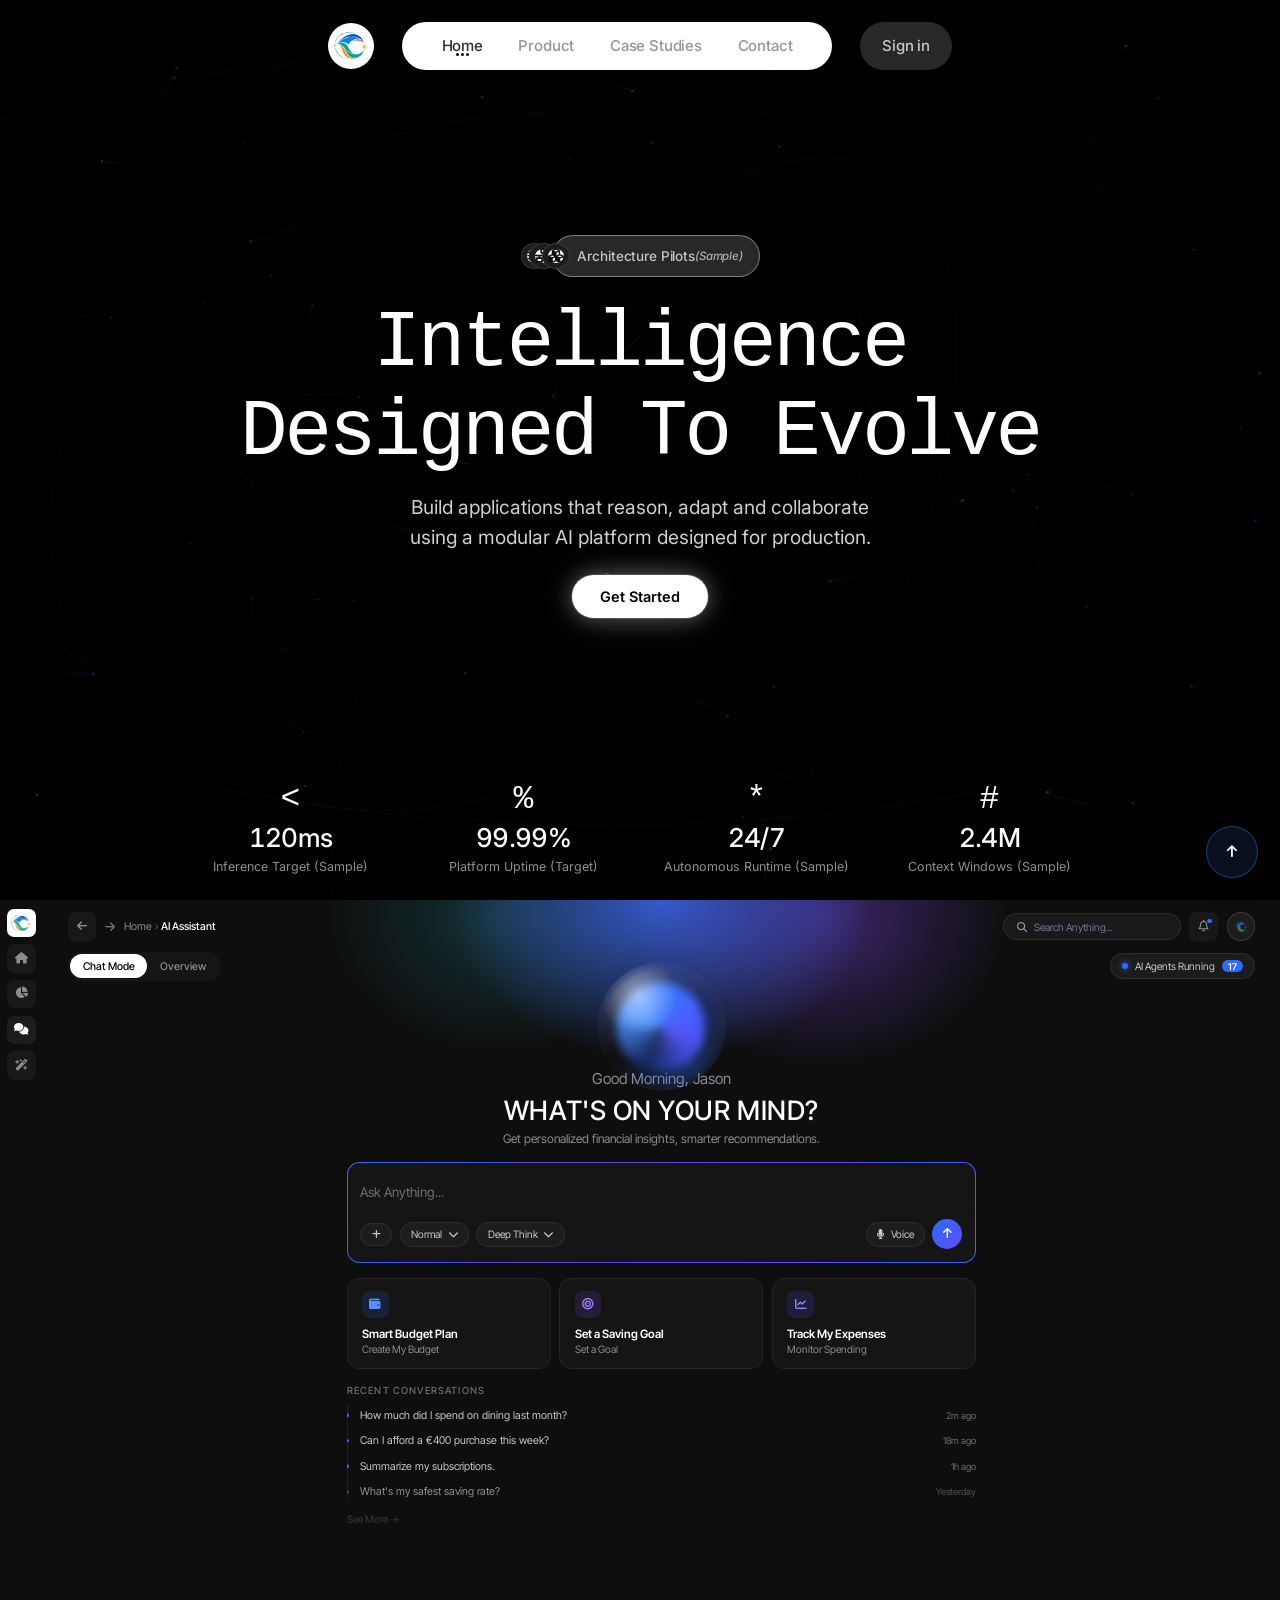
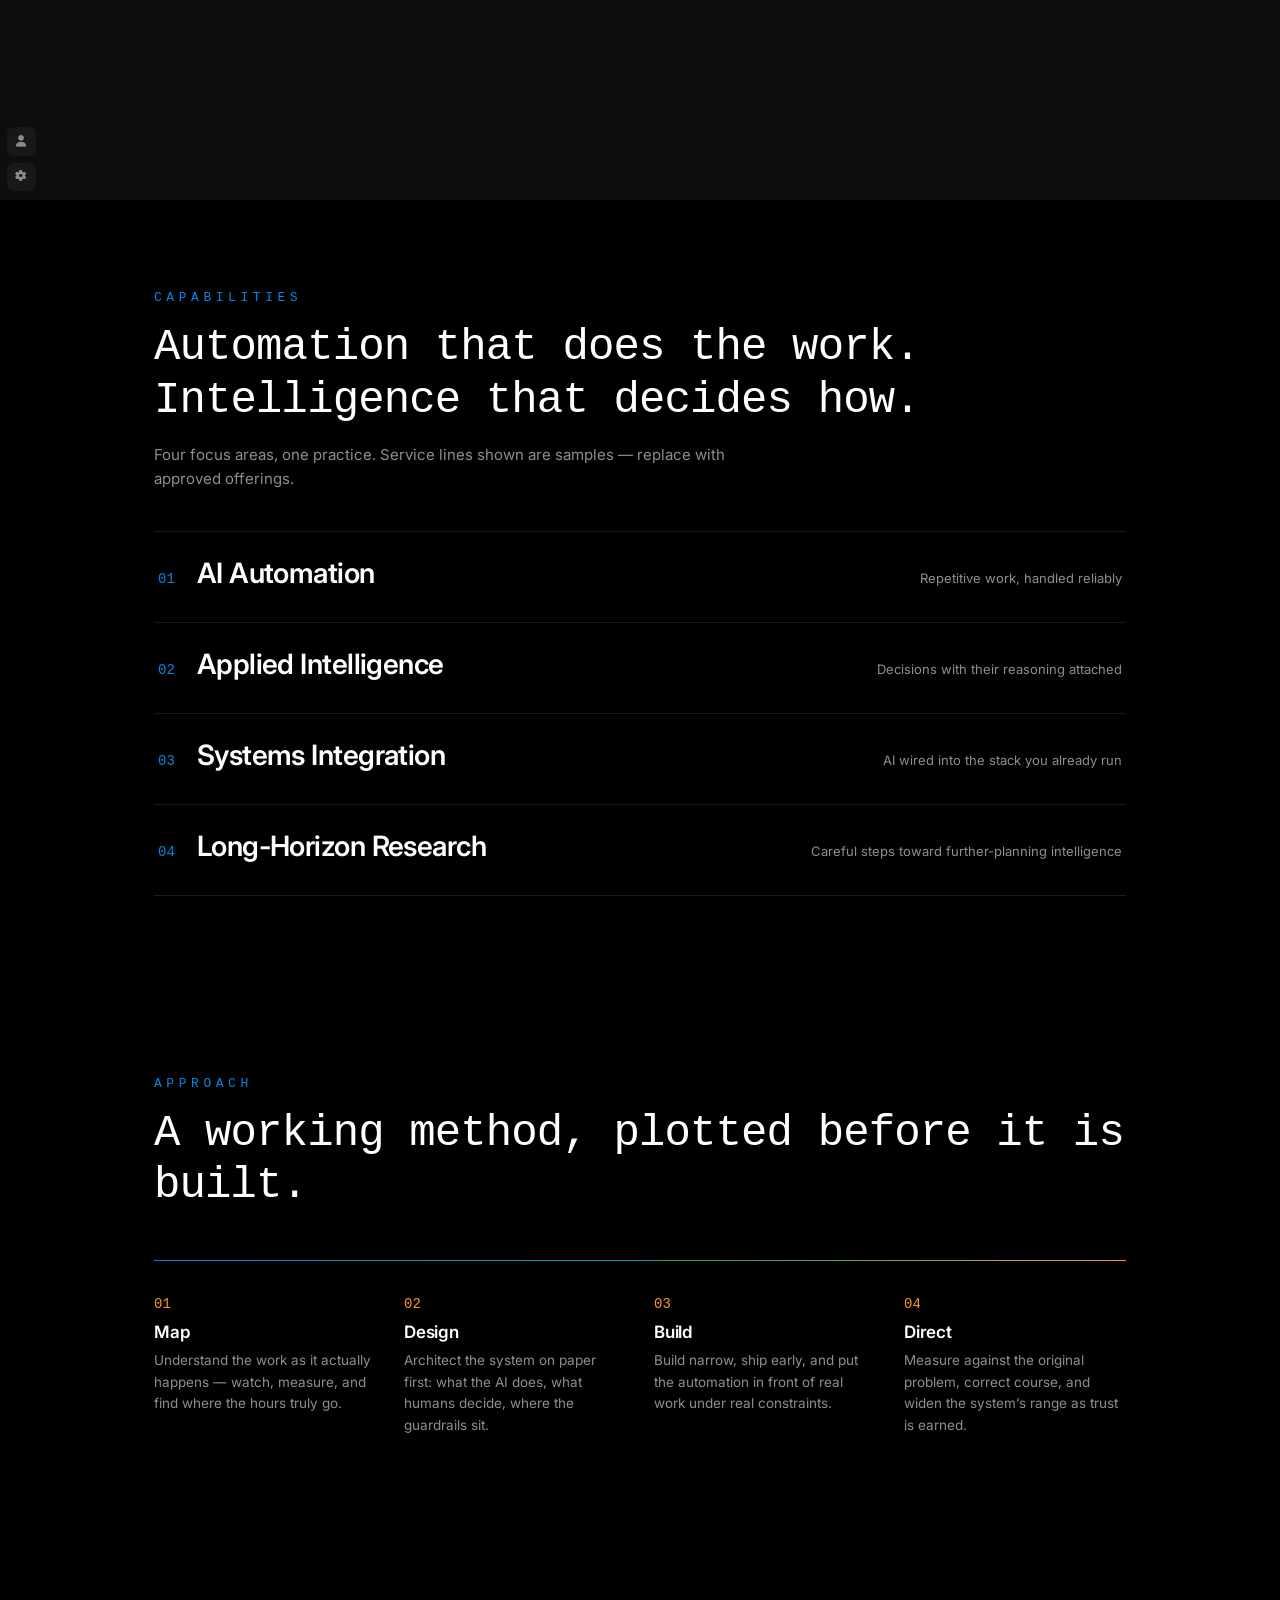
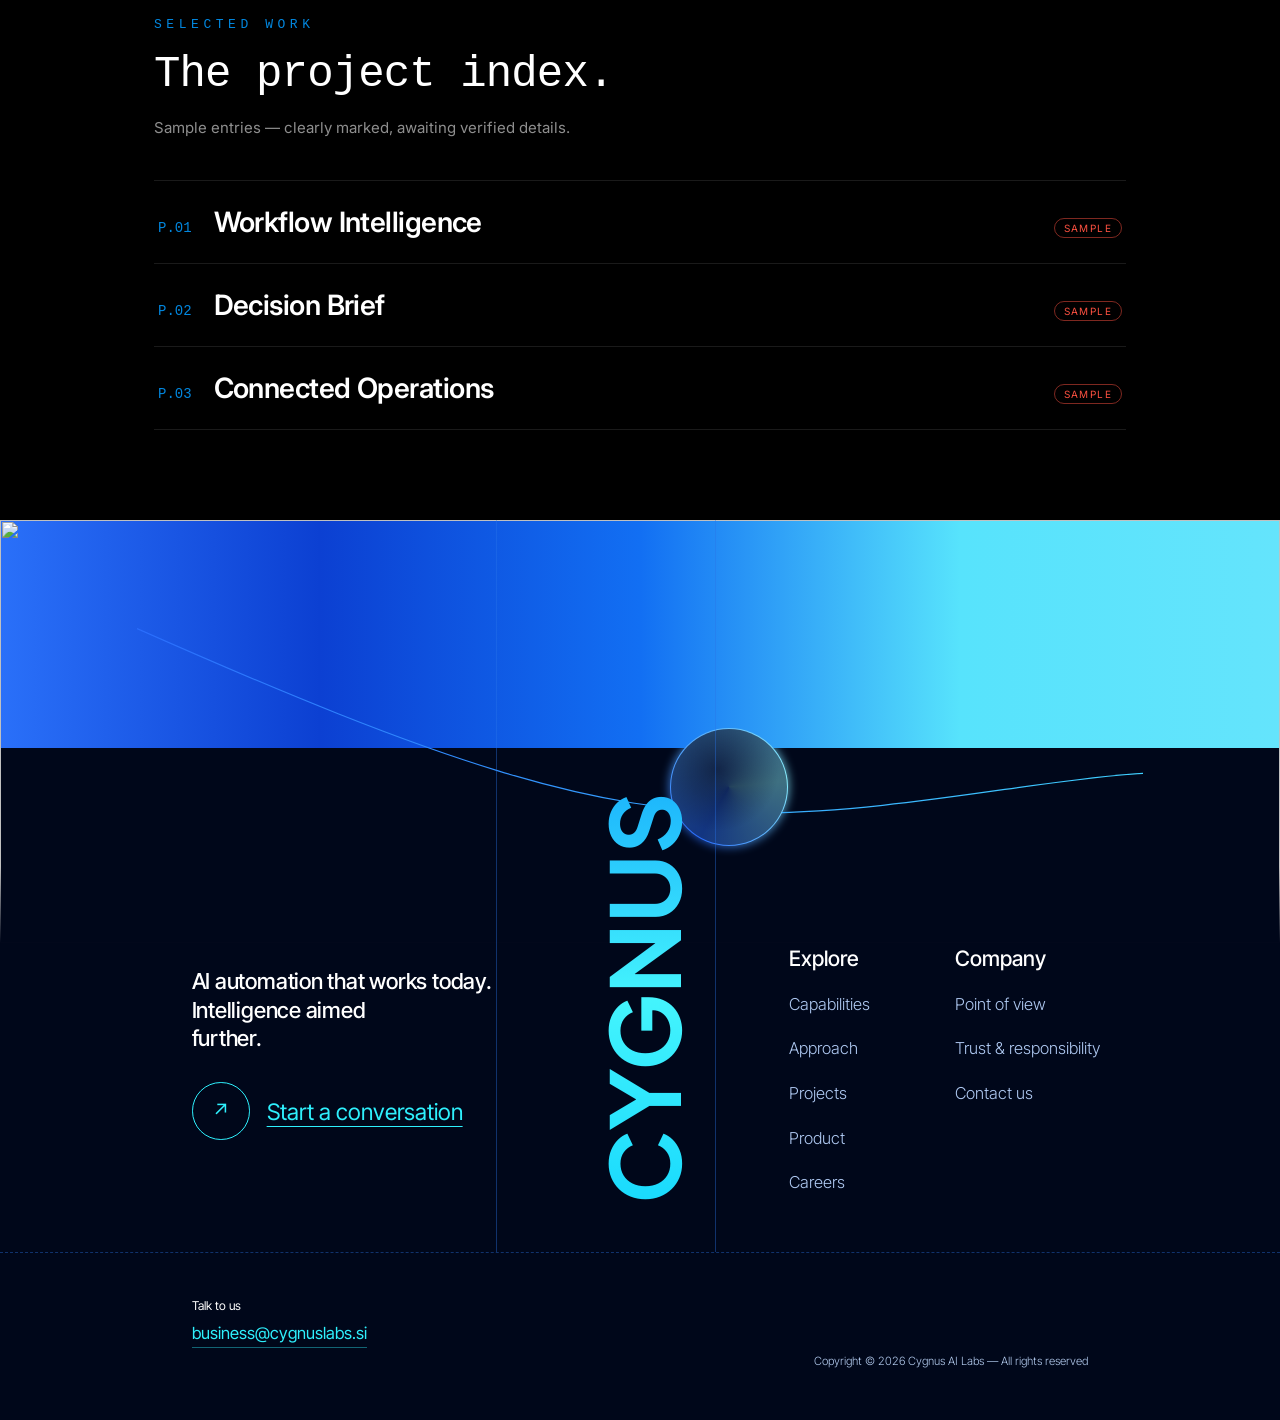
==== frontend/public/landing/index.html @ 7c0ab5c7 "Initialize repository with Cygnus AI Labs audit fixes and clean build" ====
<!DOCTYPE html>
<html lang="en">
<head>
<meta charset="UTF-8" />
<meta name="viewport" content="width=device-width, initial-scale=1.0" />
<title>Intelligence Designed To Evolve</title>
<link rel="icon" type="image/png" href="../favicon.png" />
<link rel="preconnect" href="https://fonts.googleapis.com" />
<link rel="preconnect" href="https://fonts.gstatic.com" crossorigin />
<link href="https://fonts.googleapis.com/css2?family=Inter:wght@400;500;600&family=Inter+Tight:wght@400;500;600&family=Plus+Jakarta+Sans:wght@700&display=swap" rel="stylesheet" />
<link href="https://db.onlinewebfonts.com/c/8cb707a9b8a73f8a7403336b861c3074?family=BubbledotICG-FinePos" rel="stylesheet" />
<link rel="stylesheet" href="https://cdnjs.cloudflare.com/ajax/libs/font-awesome/6.5.2/css/all.min.css" integrity="sha512-SnH5WK+bZxgPHs44uWIX+LLJAJ9/2PkPKZ5QiAj6Ta86w+fsb2TkcmfRyVX3pBnMFcV7oQPJkl9QevSCWr3W6A==" crossorigin="anonymous" referrerpolicy="no-referrer" />
<link rel="stylesheet" href="https://cdn.jsdelivr.net/npm/@fontsource/inter-display@5/300.css" />
<link rel="stylesheet" href="https://cdn.jsdelivr.net/npm/@fontsource/inter-display@5/400.css" />
<link rel="stylesheet" href="https://cdn.jsdelivr.net/npm/@fontsource/inter-display@5/500.css" />
<link rel="stylesheet" href="style.css" />
</head>
<body>

<canvas class="fx fx-bg" aria-hidden="true"></canvas>

<!-- ═══════════ 1 · LANDING (single viewport, video background) ═══════════ -->
<section class="landing" id="top">
  <div class="bg">
    <video class="bg-video" autoplay muted loop playsinline>
      <source src="https://d8j0ntlcm91z4.cloudfront.net/user_38xzZboKViGWJOttwIXH07lWA1P/hf_20260809_012548_ef22562c-c0ae-4816-ad9d-f8922af4e6a7.mp4" type="video/mp4" />
    </video>
  </div>
  <canvas class="fx fx-hero" aria-hidden="true"></canvas>

  <div class="page">
    <header class="site-header">
      <a class="logo-btn" href="#top" aria-label="Cygnus AI Labs — home">
        <img src="assets/logo.webp" alt="" width="52" height="52" />
      </a>
      <nav class="nav-pill" aria-label="Primary">
        <a class="nav-link active" href="#top" aria-current="page">Home</a>
        <a class="nav-link" href="#assistant">Product</a>
        <a class="nav-link" href="#projects">Case Studies</a>
        <a class="nav-link" href="#footer-contact">Contact</a>
      </nav>
      <a class="sign-in" href="/">Sign in</a>
      <button class="burger" type="button" aria-expanded="false" aria-label="Open menu" aria-controls="mobileMenu" data-testid="landing-burger">
        <span></span><span></span><span></span>
      </button>
    </header>

    <main class="hero">
      <div class="trust-row anim" style="--d:0.05s">
        <span class="avatar a1"><span class="inner"><i class="fa-solid fa-microchip" aria-hidden="true"></i></span></span>
        <span class="avatar a2"><span class="inner"><i class="fa-solid fa-network-wired" aria-hidden="true"></i></span></span>
        <span class="avatar a3"><span class="inner"><i class="fa-solid fa-cubes" aria-hidden="true"></i></span></span>
        <span class="trust-pill">Architecture Pilots <em style="font-size:0.85em; opacity:0.85;">(Sample)</em></span>
      </div>

      <h1 class="headline" aria-label="Intelligence Designed To Evolve">
        <span class="line l1">Intelligence</span>
        <span class="line l2">Designed&nbsp;To&nbsp;Evolve</span>
      </h1>

      <p class="subhead anim" style="--d:0.28s">
        Build applications that reason, adapt and collaborate using a modular
        AI platform designed for production.
      </p>

      <a class="cta anim-pulse" style="--d:0.4s" href="#assistant" data-testid="landing-cta">Get Started</a>
    </main>

    <footer class="stats">
      <div class="stat anim" style="--d:0.5s">
        <span class="stat-icon" aria-hidden="true">&lt;</span>
        <span class="stat-value" data-target="120" data-decimals="0" data-suffix="ms">0ms</span>
        <span class="stat-label">Inference Target (Sample)</span>
      </div>
      <div class="stat anim" style="--d:0.58s">
        <span class="stat-icon" aria-hidden="true">%</span>
        <span class="stat-value" data-target="99.99" data-decimals="2" data-suffix="%">0%</span>
        <span class="stat-label">Platform Uptime (Target)</span>
      </div>
      <div class="stat anim" style="--d:0.66s">
        <span class="stat-icon" aria-hidden="true">*</span>
        <span class="stat-value" data-target="24" data-decimals="0" data-suffix="/7">0/7</span>
        <span class="stat-label">Autonomous Runtime (Sample)</span>
      </div>
      <div class="stat anim" style="--d:0.74s">
        <span class="stat-icon" aria-hidden="true">#</span>
        <span class="stat-value" data-target="2.4" data-decimals="1" data-suffix="M">0M</span>
        <span class="stat-label">Context Windows (Sample)</span>
      </div>
    </footer>
  </div>

  <div class="menu-overlay" hidden></div>
  <nav class="mobile-menu" id="mobileMenu" aria-label="Mobile" hidden>
    <a class="active" href="#top">Home</a>
    <a href="#assistant">Product</a>
    <a href="#projects">Case Studies</a>
    <a href="#footer-contact">Contact</a>
    <a class="menu-signin" href="/">Sign in</a>
  </nav>
</section>

<!-- ═══════════ 2 · AI ASSISTANT — Glass Iris dashboard ═══════════ -->
<section class="dash" id="assistant" data-mode="chat">
  <aside class="dash-rail" aria-label="App rail">
    <span class="tile logo-tile"><img src="assets/logo.webp" alt="" width="24" height="24" /></span>
    <button class="tile" type="button" aria-label="Home"><i class="fa-solid fa-house" aria-hidden="true"></i></button>
    <button class="tile" type="button" aria-label="Analytics"><i class="fa-solid fa-chart-pie" aria-hidden="true"></i></button>
    <button class="tile on" type="button" aria-label="Chats"><i class="fa-solid fa-comments" aria-hidden="true"></i></button>
    <button class="tile" type="button" aria-label="Automations"><i class="fa-solid fa-wand-magic-sparkles" aria-hidden="true"></i></button>
    <span class="rail-bottom">
      <button class="tile" type="button" aria-label="Account"><i class="fa-solid fa-user" aria-hidden="true"></i></button>
      <button class="tile" type="button" aria-label="Settings"><i class="fa-solid fa-gear" aria-hidden="true"></i></button>
    </span>
  </aside>

  <div class="dash-main">
    <div class="dash-topbar">
      <button class="tile back-tile" type="button" aria-label="Back" data-testid="dash-back"><i class="fa-solid fa-arrow-left" aria-hidden="true"></i></button>
      <button class="fwd" type="button" aria-label="Forward"><i class="fa-solid fa-arrow-right" aria-hidden="true"></i></button>
      <p class="crumbs"><a href="/">Home</a> <span>›</span> <strong>AI Assistant</strong></p>
      <div class="top-right">
        <label class="search">
          <i class="fa-solid fa-magnifying-glass" aria-hidden="true"></i>
          <input type="search" placeholder="Search Anything..." aria-label="Search conversations" data-testid="dash-search" />
        </label>
        <button class="tile bell" type="button" aria-label="Notifications" aria-expanded="false" data-testid="dash-bell">
          <i class="fa-regular fa-bell" aria-hidden="true"></i><span class="bell-dot" aria-hidden="true"></span>
        </button>
        <button class="avatar" type="button" aria-label="Account menu" aria-expanded="false"><img src="assets/logo.webp" alt="" width="24" height="24" /></button>
      </div>
    </div>
    <div class="bell-menu" hidden>No new notifications — you're all caught up.</div>
    <div class="avatar-menu" hidden><a href="/">Back to site</a></div>

    <div class="dash-subbar">
      <div class="seg" role="group" aria-label="Mode">
        <button type="button" class="on" data-mode="chat" aria-pressed="true">Chat Mode</button>
        <button type="button" data-mode="overview" aria-pressed="false">Overview</button>
      </div>
      <span class="status"><span class="dot" aria-hidden="true"></span>AI Agents Running <span class="badge">17</span></span>
    </div>

    <div class="dash-glow" aria-hidden="true"></div>

    <div class="dash-hero">
      <div class="orb-wrap" aria-hidden="true">
        <div class="orb-plate">
          <div class="orb-core"></div>
          <div class="orb-glass"></div>
        </div>
        <!-- Optional motion layer: drop a muted looping orb video here with class="orb-video";
             it fades in on loadeddata via main.js. Reduced-motion users keep the still plate. -->
      </div>

      <p class="dash-greeting">Good Morning, Jason</p>
      <h2 class="dash-headline" aria-label="What's on your mind?">
        <span class="wm"><span>WHAT'S</span></span>
        <span class="wm"><span>ON</span></span>
        <span class="wm"><span>YOUR</span></span>
        <span class="wm"><span>MIND?</span></span>
      </h2>
      <p class="dash-subline">Get personalized financial insights, smarter recommendations.</p>

      <form class="composer" data-testid="dash-composer">
        <div class="composer-inner">
          <input type="text" placeholder="Ask Anything..." aria-label="Ask Anything" data-testid="dash-input" />
          <div class="composer-row">
            <button class="chip" type="button" aria-label="Add context"><i class="fa-solid fa-plus" aria-hidden="true"></i></button>
            <span class="chip-wrap">
              <button class="chip" type="button" aria-expanded="false" data-chip="mode">Normal <i class="fa-solid fa-chevron-down" aria-hidden="true"></i></button>
              <span class="chip-menu" hidden>
                <button type="button" data-value="Normal">Normal</button>
                <button type="button" data-value="Fast">Fast</button>
              </span>
            </span>
            <span class="chip-wrap">
              <button class="chip" type="button" aria-expanded="false" data-chip="think">Deep Think <i class="fa-solid fa-chevron-down" aria-hidden="true"></i></button>
              <span class="chip-menu" hidden>
                <button type="button" data-value="Deep Think">Deep Think</button>
                <button type="button" data-value="Quick">Quick</button>
              </span>
            </span>
            <button class="chip voice" type="button" aria-label="Voice input" data-testid="dash-voice"><i class="fa-solid fa-microphone" aria-hidden="true"></i> Voice</button>
            <button class="send" type="submit" aria-label="Send" data-testid="dash-send"><i class="fa-solid fa-arrow-up" aria-hidden="true"></i></button>
          </div>
        </div>
      </form>

      <div class="dash-cards">
        <button class="card" type="button" data-prompt="Create a smart budget plan for this month">
          <span class="card-icon ci-blue"><i class="fa-solid fa-wallet" aria-hidden="true"></i></span>
          <h4>Smart Budget Plan</h4><p>Create My Budget</p>
        </button>
        <button class="card" type="button" data-prompt="Help me set a realistic saving goal">
          <span class="card-icon ci-violet"><i class="fa-solid fa-bullseye" aria-hidden="true"></i></span>
          <h4>Set a Saving Goal</h4><p>Set a Goal</p>
        </button>
        <button class="card" type="button" data-prompt="Track and categorize my recent expenses">
          <span class="card-icon ci-indigo"><i class="fa-solid fa-chart-line" aria-hidden="true"></i></span>
          <h4>Track My Expenses</h4><p>Monitor Spending</p>
        </button>
      </div>

      <div class="dash-history" data-testid="dash-history">
        <h5>Recent Conversations</h5>
        <div class="hist-list">
          <div class="hist-item"><span>How much did I spend on dining last month?</span><span class="hist-time">2m ago</span></div>
          <div class="hist-item"><span>Can I afford a €400 purchase this week?</span><span class="hist-time">18m ago</span></div>
          <div class="hist-item"><span>Summarize my subscriptions.</span><span class="hist-time">1h ago</span></div>
          <div class="hist-item"><span>What's my safest saving rate?</span><span class="hist-time">Yesterday</span></div>
          <div class="hist-item extra" hidden><span>Project my balance in 6 months.</span><span class="hist-time">Monday</span></div>
          <div class="hist-item extra" hidden><span>Find unused recurring charges.</span><span class="hist-time">Monday</span></div>
        </div>
        <button class="see-more" type="button" data-testid="dash-seemore">See More →</button>
      </div>
    </div>

    <div class="dash-overview" aria-label="Platform overview">
      <div class="ov-tile"><strong>120ms</strong><span>Inference Time</span></div>
      <div class="ov-tile"><strong>99.99%</strong><span>Platform Uptime</span></div>
      <div class="ov-tile"><strong>24/7</strong><span>Autonomous Runtime</span></div>
      <div class="ov-tile"><strong>2.4M</strong><span>Context Windows</span></div>
    </div>
  </div>
</section>

<!-- ═══════════ 3 · CAPABILITIES ═══════════ -->
<section class="cx" id="capabilities">
  <p class="cx-kicker rv" style="--rd:0s">Capabilities</p>
  <h2 class="cx-title rv" style="--rd:0.08s">Automation that does the work.<br />Intelligence that decides how.</h2>
  <p class="cx-sub rv" style="--rd:0.16s">Four focus areas, one practice. Service lines shown are samples — replace with approved offerings.</p>

  <div class="cap-list rv" style="--rd:0.24s">
    <button class="cap-row" type="button" aria-expanded="false">
      <span class="cap-num">01</span>
      <span class="cap-name">AI Automation</span>
      <span class="cap-tag">Repetitive work, handled reliably</span>
      <span class="cap-detail">Sample service lines: workflow automation, document processing, monitoring &amp; alerting.</span>
    </button>
    <button class="cap-row" type="button" aria-expanded="false">
      <span class="cap-num">02</span>
      <span class="cap-name">Applied Intelligence</span>
      <span class="cap-tag">Decisions with their reasoning attached</span>
      <span class="cap-detail">Sample service lines: decision briefs, analyst copilots, auditable recommendations.</span>
    </button>
    <button class="cap-row" type="button" aria-expanded="false">
      <span class="cap-num">03</span>
      <span class="cap-name">Systems Integration</span>
      <span class="cap-tag">AI wired into the stack you already run</span>
      <span class="cap-detail">Sample service lines: tool &amp; data connection, workflow wiring, production hardening.</span>
    </button>
    <button class="cap-row" type="button" aria-expanded="false">
      <span class="cap-num">04</span>
      <span class="cap-name">Long-Horizon Research</span>
      <span class="cap-tag">Careful steps toward further-planning intelligence</span>
      <span class="cap-detail">Sample focus areas: long-horizon planning, evaluations, oversight mechanisms.</span>
    </button>
  </div>
</section>

<!-- ═══════════ 4 · APPROACH ═══════════ -->
<section class="cx" id="approach">
  <p class="cx-kicker rv" style="--rd:0s">Approach</p>
  <h2 class="cx-title rv" style="--rd:0.08s">A working method, plotted before it is built.</h2>

  <div class="steps rv" style="--rd:0.16s">
    <span class="steps-line" aria-hidden="true"></span>
    <div class="step">
      <span class="step-num">01</span>
      <h3>Map</h3>
      <p>Understand the work as it actually happens — watch, measure, and find where the hours truly go.</p>
    </div>
    <div class="step">
      <span class="step-num">02</span>
      <h3>Design</h3>
      <p>Architect the system on paper first: what the AI does, what humans decide, where the guardrails sit.</p>
    </div>
    <div class="step">
      <span class="step-num">03</span>
      <h3>Build</h3>
      <p>Build narrow, ship early, and put the automation in front of real work under real constraints.</p>
    </div>
    <div class="step">
      <span class="step-num">04</span>
      <h3>Direct</h3>
      <p>Measure against the original problem, correct course, and widen the system&rsquo;s range as trust is earned.</p>
    </div>
  </div>
</section>

<!-- ═══════════ 5 · PROJECTS (sample index) ═══════════ -->
<section class="cx" id="projects">
  <p class="cx-kicker rv" style="--rd:0s">Selected work</p>
  <h2 class="cx-title rv" style="--rd:0.08s">The project index.</h2>
  <p class="cx-sub rv" style="--rd:0.16s">Sample entries — clearly marked, awaiting verified details.</p>

  <div class="proj-list rv" style="--rd:0.24s">
    <div class="proj">
      <button class="proj-row" type="button" aria-expanded="false">
        <span class="cap-num">P.01</span>
        <span class="cap-name">Workflow Intelligence</span>
        <span class="chip-sample">Sample</span>
      </button>
      <div class="proj-detail" hidden>
        <dl class="proj-dl">
          <dt>Category</dt><dd>AI automation</dd>
          <dt>Client</dt><dd>Internal pilot program (sample)</dd>
          <dt>Challenge</dt><dd>Repeated manual handoffs can make everyday workflows harder to manage.</dd>
          <dt>Contribution</dt><dd>Map a workflow, identify useful automation opportunities, and design AI-assisted routing with human review for exceptions.</dd>
          <dt>Outcome</dt><dd>Sample: weekly reporting handoffs dropped from ~6 hours to ~40 minutes in the pilot workflow.</dd>
          <dt>Tools</dt><dd>Python, LangGraph, Postgres, internal APIs (sample stack)</dd>
        </dl>
      </div>
    </div>
    <div class="proj">
      <button class="proj-row" type="button" aria-expanded="false">
        <span class="cap-num">P.02</span>
        <span class="cap-name">Decision Brief</span>
        <span class="chip-sample">Sample</span>
      </button>
      <div class="proj-detail" hidden>
        <dl class="proj-dl">
          <dt>Category</dt><dd>Decision intelligence</dd>
          <dt>Client</dt><dd>Internal pilot program (sample)</dd>
          <dt>Challenge</dt><dd>Relevant information may be spread across multiple sources, making it difficult to form a clear view.</dd>
          <dt>Contribution</dt><dd>Design a human-reviewed intelligence interface that brings relevant information together to support decisions.</dd>
          <dt>Outcome</dt><dd>Sample: analysts assembled a complete decision brief in about an hour instead of a full day.</dd>
          <dt>Tools</dt><dd>React, FastAPI, pgvector, Claude API (sample stack)</dd>
        </dl>
      </div>
    </div>
    <div class="proj">
      <button class="proj-row" type="button" aria-expanded="false">
        <span class="cap-num">P.03</span>
        <span class="cap-name">Connected Operations</span>
        <span class="chip-sample">Sample</span>
      </button>
      <div class="proj-detail" hidden>
        <dl class="proj-dl">
          <dt>Category</dt><dd>Integration</dd>
          <dt>Client</dt><dd>Internal pilot program (sample)</dd>
          <dt>Challenge</dt><dd>Separate tools can make it difficult to move information through a process consistently.</dd>
          <dt>Contribution</dt><dd>Explore an integration approach that connects existing tools and adds automation where appropriate.</dd>
          <dt>Outcome</dt><dd>Sample: order data moved between three systems with zero manual re-entry during the pilot.</dd>
          <dt>Tools</dt><dd>Node.js, webhooks, message queues, ERP APIs (sample stack)</dd>
        </dl>
      </div>
    </div>
  </div>
</section>

<!-- ═══════════ 6 · FOOTER — Cygnus "Cobalt Flare" ═══════════ -->
<footer class="vx-footer" id="footer-contact">
  <div class="vx-stage">
    <div class="vx-sky" aria-hidden="true"></div>
    <div class="vx-glow" aria-hidden="true">
      <img class="vx-plate" src="https://d2ol7oe51mr4n9.cloudfront.net/user_38xzZboKViGWJOttwIXH07lWA1P/4a917d4c-123f-4b68-8125-b201961b7791.jpg" alt="" />
      <video class="vx-video" autoplay muted loop playsinline preload="auto">
        <source src="https://d2ol7oe51mr4n9.cloudfront.net/user_38xzZboKViGWJOttwIXH07lWA1P/a8f60da5-538f-403a-a812-6be0f098e319.mp4" type="video/mp4" />
      </video>
    </div>

    <svg class="vx-arc" viewBox="0 0 1326 1186" preserveAspectRatio="none" aria-hidden="true">
      <defs>
        <linearGradient id="arcg" x1="0" y1="0" x2="1" y2="0">
          <stop offset="0" stop-color="#2A6DFC" />
          <stop offset="1" stop-color="#3FD0FF" />
        </linearGradient>
      </defs>
      <path d="M 0 143 C 400 320, 600 386, 816 386 C 1000 386, 1200 340, 1326 334" fill="none" stroke="url(#arcg)" stroke-width="1.6" />
    </svg>

    <div class="vx-ring" aria-hidden="true"></div>
    <p class="vx-word" aria-hidden="true">CYGNUS</p>
    <div class="vx-hair h1" aria-hidden="true"></div>
    <div class="vx-hair h2" aria-hidden="true"></div>

    <p class="vx-headline">AI automation that works today.<br />Intelligence aimed<br />further.</p>

    <a class="vx-cta" href="mailto:business@cygnuslabs.si?subject=Start%20a%20conversation" data-testid="vx-book-call">
      <span class="vx-cta-ring"><span class="vx-cta-arrow">↗</span></span>
      <span class="vx-cta-text">Start a conversation</span>
    </a>

    <nav class="vx-col vx-col-1" aria-label="Explore">
      <h6>Explore</h6>
      <a href="#capabilities">Capabilities</a>
      <a href="#approach">Approach</a>
      <a href="#projects">Projects</a>
      <a href="#assistant">Product</a>
      <a href="/careers">Careers</a>
    </nav>
    <nav class="vx-col vx-col-2" aria-label="Company">
      <h6>Company</h6>
      <a href="/#point-of-view">Point of view</a>
      <a href="/#trust">Trust &amp; responsibility</a>
      <a href="mailto:business@cygnuslabs.si">Contact us</a>
    </nav>

    <div class="vx-rule" aria-hidden="true"></div>
    <p class="vx-follow">Talk to us</p>
    <a class="vx-mail" href="mailto:business@cygnuslabs.si">business@cygnuslabs.si</a>
    <p class="vx-copy">Copyright © 2026 Cygnus AI Labs — All rights reserved</p>
  </div>
</footer>

<!-- Return-to-top floating control -->
<div class="rt" id="returnTop" data-testid="return-top-control">
  <div class="rt-options">
    <div class="rt-option rt-social" id="rtSocial" style="transition-delay: 0.12s">
      <span class="rt-label">Social</span>
      <span class="rt-social-links">
        <!-- PLACEHOLDER URLS — replace each href with the real Cygnus profile when available -->
        <a class="rt-soc is-ph" href="#" data-profile="linkedin" aria-label="LinkedIn — placeholder, add profile URL" title="LinkedIn — add profile URL"><i class="fa-brands fa-linkedin-in" aria-hidden="true"></i></a>
        <a class="rt-soc is-ph" href="#" data-profile="instagram" aria-label="Instagram — placeholder, add profile URL" title="Instagram — add profile URL"><i class="fa-brands fa-instagram" aria-hidden="true"></i></a>
        <a class="rt-soc is-ph" href="#" data-profile="x" aria-label="X / Twitter — placeholder, add profile URL" title="X / Twitter — add profile URL"><i class="fa-brands fa-x-twitter" aria-hidden="true"></i></a>
      </span>
      <button class="rt-btn" type="button" id="rtSocialBtn" aria-expanded="false" aria-label="Social links" data-testid="rt-social-toggle"><i class="fa-solid fa-at" aria-hidden="true"></i></button>
    </div>
    <div class="rt-option" style="transition-delay: 0.06s">
      <span class="rt-label">Cygnus Agent <em class="rt-ph">add link</em></span>
      <button class="rt-btn is-ph" type="button" aria-label="Cygnus Agent — placeholder, add destination" title="Cygnus Agent — add destination" data-testid="rt-agent"><i class="fa-solid fa-robot" aria-hidden="true"></i></button>
    </div>
    <div class="rt-option">
      <span class="rt-label">Experience Cygnus</span>
      <a class="rt-btn" href="/landing/index.html" aria-label="Experience Cygnus" data-testid="rt-experience"><i class="fa-solid fa-wand-magic-sparkles" aria-hidden="true"></i></a>
    </div>
  </div>
  <button class="rt-main" type="button" id="rtMain" aria-expanded="false" aria-haspopup="true" aria-label="Return to top — hover, focus or tap for more options" data-testid="return-top-button"><i class="fa-solid fa-arrow-up" aria-hidden="true"></i></button>
</div>

<script src="main.js"></script>
</body>
</html>
---- frontend/public/landing/style.css ----
/* ═══════════ Cygnus landing — static build ═══════════ */

* { margin: 0; padding: 0; box-sizing: border-box; }

:root {
  --bg: #000000;
  --text: #ffffff;
  --muted: #8e8e8e;
  --nav-text: #2e2e2e;
  --pill-dark: #28282a;
  --sign-in-text: #c8c8c8;
  --nav-shadow: 0 4px 14px rgba(0, 0, 0, 0.16);
  --trust-bg: #28282a;
  --trust-border: rgba(255, 255, 255, 0.4);
  --trust-text: #c4c2c3;
  --font-sans: "Inter", "Segoe UI", system-ui, sans-serif;
  --font-display: "BubbledotICG-FinePos", "Geist Pixel Circle", monospace;
}

@font-face {
  font-family: "Geist Pixel Circle";
  src: url("fonts/GeistPixel-Circle.woff2") format("woff2");
  font-weight: 400;
  font-display: swap;
}

html {
  -webkit-font-smoothing: antialiased;
  -moz-osx-font-smoothing: grayscale;
  scroll-behavior: smooth;
}

body {
  background: var(--bg);
  color: var(--text);
  font-family: var(--font-sans);
}

a { text-decoration: none; }
button { font-family: inherit; }

:focus-visible { outline: 2px solid #2ef0fd; outline-offset: 3px; border-radius: 4px; }

/* ═══════════ 1 · LANDING ═══════════ */

.landing {
  position: relative;
  height: 100vh;
  height: 100dvh;
  overflow: hidden;
  background: #000;
}

.bg { position: absolute; inset: 0; background: #000; overflow: hidden; }
.bg-video {
  position: absolute; inset: 0;
  width: 100%; height: 100%;
  object-fit: cover;
  pointer-events: none;
  z-index: 0;
}

.page {
  position: relative;
  z-index: 1;
  display: flex;
  flex-direction: column;
  align-items: center;
  height: 100vh;
  height: 100dvh;
  overflow: hidden;
  padding: clamp(16px, 2.4vh, 28px) clamp(14px, 3vw, 32px);
}

/* Header */
.site-header {
  position: relative;
  z-index: 1;
  flex-shrink: 0;
  display: flex;
  align-items: center;
  justify-content: center;
  gap: clamp(18px, 2.8vw, 28px);
  width: 100%;
  max-width: 720px;
  animation: slideDown 0.7s cubic-bezier(0.22, 1, 0.36, 1) both;
}

.logo-btn {
  width: clamp(40px, 4.4vw, 46px);
  height: clamp(40px, 4.4vw, 46px);
  border-radius: 50%;
  background: #fff;
  box-shadow: var(--nav-shadow);
  display: grid;
  place-items: center;
  flex-shrink: 0;
  transition: transform 0.3s ease;
}
.logo-btn:hover { transform: scale(1.04); }
.logo-btn img { width: 72%; height: 72%; object-fit: contain; }

.nav-pill {
  flex: 1;
  max-width: 430px;
  height: clamp(44px, 5.2vw, 48px);
  background: #fff;
  border-radius: 999px;
  box-shadow: var(--nav-shadow);
  display: flex;
  align-items: center;
  justify-content: space-evenly;
  padding: 4px 8px;
}
.nav-link {
  position: relative;
  font-weight: 500;
  font-size: clamp(13px, 1.4vw, 15px);
  letter-spacing: -0.01em;
  color: var(--nav-text);
  opacity: 0.5;
  padding: 6px 4px;
  transition: opacity 0.25s ease;
}
.nav-link:hover { opacity: 0.75; }
.nav-link.active { opacity: 1; }
.nav-link.active::after {
  content: "";
  position: absolute;
  left: 50%;
  bottom: 5px;
  width: 3px;
  height: 3px;
  margin-left: -1.5px;
  border-radius: 50%;
  background: #111;
  box-shadow: -5px 0 0 #111, 5px 0 0 #111;
}

.sign-in {
  height: clamp(44px, 5.2vw, 48px);
  display: inline-flex;
  align-items: center;
  padding: 0 clamp(16px, 2vw, 22px);
  background: var(--pill-dark);
  color: var(--sign-in-text);
  border-radius: 999px;
  box-shadow: var(--nav-shadow);
  font-weight: 500;
  font-size: clamp(13px, 1.4vw, 15px);
  letter-spacing: -0.01em;
  flex-shrink: 0;
  transition: background 0.25s ease, color 0.25s ease, transform 0.25s ease;
}
.sign-in:hover { background: #323234; color: #fff; transform: translateY(-1px); }

/* Burger (mobile only) */
.burger {
  display: none;
  width: 48px;
  height: 48px;
  border-radius: 50%;
  background: var(--pill-dark);
  border: none;
  cursor: pointer;
  flex-direction: column;
  align-items: center;
  justify-content: center;
  gap: 5px;
  flex-shrink: 0;
}
.burger span {
  display: block;
  width: 18px;
  height: 1.5px;
  background: #fff;
  transition: transform 0.3s ease, background 0.3s ease, opacity 0.2s ease;
}
body.menu-open .burger { background: #fff; }
body.menu-open .burger span { background: #111; }
body.menu-open .burger span:nth-child(1) { transform: translateY(6.5px) rotate(45deg); }
body.menu-open .burger span:nth-child(2) { opacity: 0; }
body.menu-open .burger span:nth-child(3) { transform: translateY(-6.5px) rotate(-45deg); }

.menu-overlay[hidden], .mobile-menu[hidden] { display: none !important; }

.menu-overlay {
  position: fixed;
  inset: 0;
  background: rgba(0, 0, 0, 0.62);
  backdrop-filter: blur(6px);
  -webkit-backdrop-filter: blur(6px);
  z-index: 40;
  animation: overlayIn 0.28s ease both;
}
.mobile-menu {
  position: fixed;
  top: 88px;
  left: 50%;
  transform: translateX(-50%);
  width: min(92vw, 380px);
  background: #fff;
  border-radius: 28px;
  padding: 22px 18px 20px;
  box-shadow: 0 20px 60px rgba(0, 0, 0, 0.45);
  z-index: 41;
  display: flex;
  flex-direction: column;
  gap: 2px;
  animation: menuIn 0.38s cubic-bezier(0.22, 1, 0.36, 1) both;
}
.mobile-menu a {
  position: relative;
  display: block;
  padding: 12px 14px;
  color: var(--nav-text);
  font-weight: 500;
  font-size: 15px;
  letter-spacing: -0.01em;
  border-radius: 14px;
  opacity: 0;
  animation: linkIn 0.4s ease forwards;
}
.mobile-menu a:nth-child(1) { animation-delay: 0.05s; }
.mobile-menu a:nth-child(2) { animation-delay: 0.1s; }
.mobile-menu a:nth-child(3) { animation-delay: 0.15s; }
.mobile-menu a:nth-child(4) { animation-delay: 0.2s; }
.mobile-menu a:nth-child(5) { animation-delay: 0.25s; }
.mobile-menu a.active::after {
  content: "";
  position: absolute;
  left: 26px;
  bottom: 8px;
  width: 3px;
  height: 3px;
  border-radius: 50%;
  background: #111;
  box-shadow: -5px 0 0 #111, 5px 0 0 #111;
}
.mobile-menu a.menu-signin {
  margin-top: 10px;
  background: var(--pill-dark);
  color: var(--sign-in-text);
  text-align: center;
  border-radius: 999px;
}

/* Hero */
.hero {
  position: relative;
  z-index: 1;
  flex: 1;
  display: flex;
  flex-direction: column;
  align-items: center;
  justify-content: center;
  text-align: center;
  width: 100%;
  max-width: 900px;
}

.trust-row {
  --trust-size: clamp(36px, 4.5vw, 42px);
  display: inline-flex;
  align-items: center;
  margin-bottom: clamp(16px, 2.5vh, 26px);
}
.avatar {
  width: var(--trust-size);
  height: var(--trust-size);
  border-radius: 50%;
  background: var(--trust-bg);
  border: 1px solid var(--trust-border);
  padding: 5px;
  display: grid;
  place-items: center;
  transition: transform 0.35s ease;
}
.avatar .inner {
  width: 100%;
  height: 100%;
  border-radius: 50%;
  background: #fff;
  display: grid;
  place-items: center;
}
.avatar i { color: #111; font-size: calc(var(--trust-size) * 0.34); }
.a1 { z-index: 1; } .a2 { z-index: 2; } .a3 { z-index: 4; }
.a2, .a3 { margin-left: calc(var(--trust-size) * -0.42); }
.a1:hover { transform: translateY(-2px); }
.a2:hover { transform: translateY(-4px); }
.a3:hover { transform: translateY(-2px); }
.trust-pill {
  height: var(--trust-size);
  display: inline-flex;
  align-items: center;
  background: var(--trust-bg);
  border: 1px solid var(--trust-border);
  border-radius: 999px;
  margin-left: calc(var(--trust-size) * -0.42);
  padding-left: calc(var(--trust-size) * 0.58);
  padding-right: 16px;
  color: var(--trust-text);
  font-weight: 500;
  font-size: clamp(12px, 1.4vw, 13.5px);
  letter-spacing: -0.01em;
  z-index: 3;
  white-space: nowrap;
}

.headline {
  font-family: var(--font-display);
  font-weight: 400;
  font-size: clamp(28px, 6.2vw, 80px);
  letter-spacing: -0.04em;
  line-height: 1.12;
  color: #fff;
  white-space: nowrap;
  overflow: hidden;
}
.headline .line {
  display: block;
  opacity: 0;
  transform: translateY(14px);
  animation: headlineFade 0.85s cubic-bezier(0.22, 1, 0.36, 1) forwards;
}
.headline .l1 { animation-delay: 0.12s; }
.headline .l2 { animation-delay: 0.3s; }

.subhead {
  max-width: min(500px, 92%);
  margin-top: 16px;
  font-size: clamp(calc(13.5px + 2pt), calc(1.55vw + 2pt), calc(16.5px + 2pt));
  color: #d0d0d0;
  opacity: 0.8;
  line-height: 1.55;
  font-weight: 400;
}

.cta {
  margin-top: 22px;
  display: inline-flex;
  align-items: center;
  background: #fff;
  color: #000;
  font-weight: 600;
  font-size: clamp(13.5px, 1.5vw, 14.5px);
  padding: clamp(11px, 1.6vh, 13px) clamp(22px, 3vw, 28px);
  border-radius: 999px;
  box-shadow:
    0 0 0 1px rgba(255, 255, 255, 0.15),
    0 0 22px rgba(255, 255, 255, 0.32),
    0 0 44px rgba(255, 255, 255, 0.12);
  transition: transform 0.3s ease, box-shadow 0.3s ease;
}
.cta:hover {
  transform: translateY(-2px) scale(1.02);
  box-shadow:
    0 0 0 1px rgba(255, 255, 255, 0.22),
    0 0 30px rgba(255, 255, 255, 0.46),
    0 0 60px rgba(255, 255, 255, 0.2);
}

/* Stats footer */
.stats {
  position: relative;
  z-index: 1;
  flex-shrink: 0;
  display: grid;
  grid-template-columns: repeat(4, 1fr);
  gap: 12px;
  width: 100%;
  max-width: 920px;
  padding-bottom: 4px;
}
.stat { display: flex; flex-direction: column; align-items: center; gap: 6px; }
.stat-icon {
  font-family: var(--font-display);
  font-size: clamp(22px, 3vw, 33px);
  color: #fff;
  line-height: 1;
}
.stat-value {
  color: #fff;
  font-size: clamp(18px, 2.2vw, 26px);
  letter-spacing: -0.025em;
  font-variant-numeric: tabular-nums;
  font-weight: 500;
}
.stat-label { color: var(--muted); font-size: clamp(11px, 1.2vw, 12.5px); }

/* Entrance animations */
.anim {
  opacity: 0;
  animation: reveal 0.85s cubic-bezier(0.22, 1, 0.36, 1) forwards;
  animation-delay: var(--d, 0s);
}
.anim-pulse {
  opacity: 0;
  animation: revealPulse 0.85s cubic-bezier(0.22, 1, 0.36, 1) forwards;
  animation-delay: var(--d, 0s);
}
@keyframes reveal {
  from { opacity: 0; transform: translateY(22px) scale(0.98); filter: blur(6px); }
  to { opacity: 1; transform: none; filter: none; }
}
@keyframes revealPulse {
  0% { opacity: 0; transform: translateY(22px) scale(0.96); filter: blur(6px); }
  62% { opacity: 1; transform: translateY(0) scale(1.02); filter: none; }
  100% { opacity: 1; transform: none; filter: none; }
}
@keyframes slideDown {
  from { opacity: 0; transform: translateY(-18px); }
  to { opacity: 1; transform: none; }
}
@keyframes headlineFade {
  to { opacity: 1; transform: none; }
}
@keyframes overlayIn { from { opacity: 0; } to { opacity: 1; } }
@keyframes menuIn {
  from { opacity: 0; transform: translate(-50%, -12px) scale(0.97); }
  to { opacity: 1; transform: translate(-50%, 0) scale(1); }
}
@keyframes linkIn {
  from { opacity: 0; transform: translateY(8px); }
  to { opacity: 1; transform: none; }
}

/* Landing responsive */
@media (max-width: 720px) {
  .nav-pill, .sign-in { display: none; }
  .site-header { justify-content: space-between; max-width: 100%; }
  .logo-btn { width: 48px; height: 48px; }
  .burger { display: flex; }
  .headline { letter-spacing: -0.08em; line-height: 1.05; }
  .stats { grid-template-columns: repeat(2, 1fr); row-gap: 16px; }
}
@media (max-width: 420px) {
  .trust-row { --trust-size: 34px; }
  .trust-pill { font-size: 12px; }
  .headline { letter-spacing: -0.09em; line-height: 1.04; }
}
@media (max-height: 700px) {
  .trust-row { margin-bottom: 12px; }
  .subhead { margin-top: 10px; }
  .cta { margin-top: 14px; }
}

/* ═══════════ 2 · AI ASSISTANT — Glass Iris ═══════════ */

.dash {
  --u: min(calc(100vw / 1440), calc(100dvh / 1008));
  position: relative;
  min-height: 100dvh;
  background: #0e0e0e;
  color: #fff;
  font-family: "Inter Tight", "Inter", sans-serif;
  display: flex;
  overflow: hidden;
}

.dash-rail {
  width: calc(var(--u) * 48);
  flex-shrink: 0;
  display: flex;
  flex-direction: column;
  align-items: center;
  gap: calc(var(--u) * 8);
  padding: calc(var(--u) * 10) 0;
}
.tile {
  width: calc(var(--u) * 32);
  height: calc(var(--u) * 32);
  border-radius: calc(var(--u) * 8);
  background: #181818;
  border: none;
  display: grid;
  place-items: center;
  color: #8c8c8c;
  font-size: calc(var(--u) * 13);
  cursor: pointer;
  transition: background 0.25s ease, color 0.25s ease;
}
.tile:hover, .tile.on { background: #1d1d1d; color: #fff; }
.logo-tile { background: #fff; cursor: default; }
.logo-tile img { width: 70%; height: 70%; object-fit: contain; }
.rail-bottom { margin-top: auto; display: flex; flex-direction: column; gap: calc(var(--u) * 8); }

.dash-main {
  flex: 1;
  position: relative;
  display: flex;
  flex-direction: column;
  padding: calc(var(--u) * 14) calc(var(--u) * 28) 0;
  min-width: 0;
}

.dash-topbar { display: flex; align-items: center; gap: calc(var(--u) * 10); position: relative; z-index: 2; }
.fwd { background: none; border: none; color: #6e6e6e; font-size: calc(var(--u) * 13); cursor: pointer; }
.crumbs { color: #6e6e6e; font-size: calc(var(--u) * 12); }
.crumbs a { color: #8c8c8c; }
.crumbs strong { color: #fff; font-weight: 500; }
.top-right { margin-left: auto; display: flex; align-items: center; gap: calc(var(--u) * 10); }
.search {
  display: flex;
  align-items: center;
  gap: calc(var(--u) * 8);
  background: rgba(255, 255, 255, 0.05);
  backdrop-filter: blur(8px);
  border: 1px solid rgba(255, 255, 255, 0.08);
  border-radius: 999px;
  padding: calc(var(--u) * 7) calc(var(--u) * 14);
  color: #8c9bb5;
  font-size: calc(var(--u) * 11.5);
}
.search input {
  background: none;
  border: none;
  outline: none;
  color: #aebadd;
  font-size: calc(var(--u) * 11.5);
  width: calc(var(--u) * 150);
  font-family: inherit;
}
.search input::placeholder { color: #6e7b96; }
.bell { position: relative; }
.bell-dot {
  position: absolute;
  top: calc(var(--u) * 7);
  right: calc(var(--u) * 7);
  width: calc(var(--u) * 5);
  height: calc(var(--u) * 5);
  border-radius: 50%;
  background: #2f6bff;
}
.avatar {
  width: calc(var(--u) * 32);
  height: calc(var(--u) * 32);
  border-radius: 50%;
  overflow: hidden;
  border: 1px solid rgba(255, 255, 255, 0.12);
  background: #1d1d1d;
  cursor: pointer;
  display: grid;
  place-items: center;
}
.avatar img { width: 76%; height: 76%; object-fit: contain; }
.bell-menu, .avatar-menu {
  position: absolute;
  top: calc(var(--u) * 56);
  right: calc(var(--u) * 28);
  z-index: 6;
  background: #1d1d1d;
  border: 1px solid rgba(255, 255, 255, 0.1);
  border-radius: calc(var(--u) * 10);
  padding: calc(var(--u) * 12) calc(var(--u) * 16);
  color: #c9c9c9;
  font-size: calc(var(--u) * 11.5);
}
.avatar-menu { top: calc(var(--u) * 56); }
.avatar-menu a { color: #8c9bb5; }
.avatar-menu a:hover { color: #fff; }

.dash-subbar {
  margin-top: calc(var(--u) * 12);
  display: flex;
  justify-content: space-between;
  align-items: center;
  position: relative;
  z-index: 2;
}
.seg { display: inline-flex; background: #151515; border-radius: 999px; padding: calc(var(--u) * 3); }
.seg button {
  border: none;
  background: none;
  color: #8c8c8c;
  font-size: calc(var(--u) * 12);
  font-weight: 500;
  padding: calc(var(--u) * 6) calc(var(--u) * 14);
  border-radius: 999px;
  cursor: pointer;
  transition: background 0.25s ease, color 0.25s ease;
}
.seg button.on { background: #fff; color: #000; }
.status {
  display: inline-flex;
  align-items: center;
  gap: calc(var(--u) * 8);
  background: rgba(255, 255, 255, 0.06);
  backdrop-filter: blur(8px);
  border: 1px solid rgba(255, 255, 255, 0.08);
  border-radius: 999px;
  padding: calc(var(--u) * 6) calc(var(--u) * 12);
  font-size: calc(var(--u) * 11.5);
  color: #c9c9c9;
}
.status .dot {
  width: calc(var(--u) * 7);
  height: calc(var(--u) * 7);
  border-radius: 50%;
  background: #2f6bff;
  box-shadow: 0 0 calc(var(--u) * 8) #2f6bff;
}
.status .badge {
  background: #2f6bff;
  border-radius: 999px;
  padding: calc(var(--u) * 1) calc(var(--u) * 7);
  font-size: calc(var(--u) * 10.5);
  font-weight: 600;
  color: #fff;
}

.dash-glow {
  position: absolute;
  top: 0;
  left: 50%;
  transform: translateX(-50%);
  width: calc(var(--u) * 1000);
  height: calc(var(--u) * 460);
  pointer-events: none;
  background:
    radial-gradient(calc(var(--u) * 340) calc(var(--u) * 260) at 50% 0%, rgba(64, 110, 255, 0.78), transparent 70%),
    radial-gradient(calc(var(--u) * 300) calc(var(--u) * 240) at 68% 4%, rgba(124, 72, 240, 0.42), transparent 70%),
    radial-gradient(calc(var(--u) * 280) calc(var(--u) * 220) at 32% 4%, rgba(46, 240, 253, 0.16), transparent 70%);
}

.dash-hero {
  width: calc(var(--u) * 708);
  max-width: 100%;
  margin: 0 auto;
  flex: 1;
  display: flex;
  flex-direction: column;
  align-items: center;
  text-align: center;
  position: relative;
  z-index: 1;
  padding-top: calc(var(--u) * 10);
}

.orb-wrap {
  width: calc(var(--u) * 145);
  height: calc(var(--u) * 145);
  margin: calc(var(--u) * -30.5);
  position: relative;
  pointer-events: none;
}
.orb-plate {
  position: absolute;
  inset: 0;
  border-radius: 50%;
  -webkit-mask-image: radial-gradient(circle, #000 61%, transparent 76%);
  mask-image: radial-gradient(circle, #000 61%, transparent 76%);
  animation: orbPulse 4s ease-in-out infinite;
}
.orb-core {
  position: absolute;
  inset: 16%;
  border-radius: 50%;
  background: conic-gradient(from 20deg, #2f6bff, #5a4cf5, #101a3d, #3e8bff, #2f6bff);
  filter: blur(calc(var(--u) * 5));
  animation: orbSpin 16s linear infinite;
}
.orb-glass {
  position: absolute;
  inset: 0;
  border-radius: 50%;
  background:
    radial-gradient(circle at 32% 26%, rgba(255, 255, 255, 0.55), rgba(255, 255, 255, 0.05) 30%, transparent 52%),
    radial-gradient(circle at 70% 80%, rgba(47, 107, 255, 0.35), transparent 55%);
  box-shadow: inset 0 0 calc(var(--u) * 12) rgba(255, 255, 255, 0.1);
}
@keyframes orbSpin { to { transform: rotate(360deg); } }
@keyframes orbPulse { 0%, 100% { transform: scale(1); opacity: 0.92; } 50% { transform: scale(1.03); opacity: 1; } }

.dash-greeting { color: #8c8c8c; font-size: calc(var(--u) * 17); margin-top: calc(var(--u) * 6); }
.dash-headline {
  font-size: calc(var(--u) * 30);
  text-transform: uppercase;
  font-weight: 500;
  letter-spacing: 0.02em;
  margin-top: calc(var(--u) * 6);
}
.wm { display: inline-block; overflow: hidden; vertical-align: top; }
.wm > span { display: inline-block; }
.dash-subline { color: #8c8c8c; font-size: calc(var(--u) * 13.5); margin-top: calc(var(--u) * 6); }

.composer {
  margin-top: calc(var(--u) * 18);
  width: 100%;
  min-height: calc(var(--u) * 114);
  border-radius: calc(var(--u) * 14);
  padding: calc(var(--u) * 1.2);
  background: linear-gradient(120deg, #2f6bff, #4f46e5, #5a4cf5, #2f6bff);
}
.composer-inner {
  background: #151515;
  border-radius: calc(var(--u) * 13);
  min-height: calc(var(--u) * 111);
  display: flex;
  flex-direction: column;
  padding: calc(var(--u) * 14);
}
.composer input {
  flex: 1;
  background: none;
  border: none;
  outline: none;
  color: #fff;
  font-size: calc(var(--u) * 15);
  font-family: inherit;
}
.composer input::placeholder { color: #6e6e6e; }
.composer-row { display: flex; align-items: center; gap: calc(var(--u) * 8); margin-top: calc(var(--u) * 12); }
.chip-menu[hidden], .hist-item[hidden], .bell-menu[hidden], .avatar-menu[hidden] { display: none !important; }

.chip-wrap { position: relative; display: inline-flex; }
.chip {
  display: inline-flex;
  align-items: center;
  gap: calc(var(--u) * 6);
  background: #1d1d1d;
  border: 1px solid rgba(255, 255, 255, 0.07);
  color: #c9c9c9;
  border-radius: 999px;
  padding: calc(var(--u) * 6) calc(var(--u) * 12);
  font-size: calc(var(--u) * 11.5);
  cursor: pointer;
  transition: border-color 0.2s ease;
}
.chip:hover { border-color: rgba(255, 255, 255, 0.16); }
.chip-menu {
  position: absolute;
  bottom: calc(100% + 6px);
  left: 0;
  background: #1d1d1d;
  border: 1px solid rgba(255, 255, 255, 0.1);
  border-radius: calc(var(--u) * 10);
  overflow: hidden;
  min-width: calc(var(--u) * 110);
  z-index: 5;
  display: flex;
  flex-direction: column;
}
.chip-menu button {
  background: none;
  border: none;
  color: #c9c9c9;
  text-align: left;
  padding: calc(var(--u) * 7) calc(var(--u) * 12);
  font-size: calc(var(--u) * 11.5);
  cursor: pointer;
}
.chip-menu button:hover { background: #262626; }
.voice { margin-left: auto; }
.voice.listening { color: #2f6bff; border-color: rgba(47, 107, 255, 0.5); }
.send {
  width: calc(var(--u) * 34);
  height: calc(var(--u) * 34);
  border-radius: 50%;
  border: none;
  background: linear-gradient(135deg, #2f6bff, #5a4cf5);
  color: #fff;
  font-size: calc(var(--u) * 13);
  display: grid;
  place-items: center;
  cursor: pointer;
  transition: transform 0.25s ease;
}
.send:hover { transform: scale(1.06); }

.dash-cards { margin-top: calc(var(--u) * 16); display: grid; grid-template-columns: repeat(3, 1fr); gap: calc(var(--u) * 10); width: 100%; }
.card {
  background: #151515;
  border: 1px solid rgba(255, 255, 255, 0.06);
  border-radius: calc(var(--u) * 14);
  padding: calc(var(--u) * 14) calc(var(--u) * 16);
  text-align: left;
  color: #fff;
  cursor: pointer;
  transition: transform 0.25s ease, border-color 0.25s ease;
}
.card:hover { transform: translateY(-2px); border-color: rgba(255, 255, 255, 0.14); }
.card-icon {
  width: calc(var(--u) * 30);
  height: calc(var(--u) * 30);
  border-radius: calc(var(--u) * 9);
  display: grid;
  place-items: center;
  font-size: calc(var(--u) * 13);
  margin-bottom: calc(var(--u) * 10);
}
.ci-blue { background: rgba(47, 107, 255, 0.14); color: #5c8bff; }
.ci-violet { background: rgba(124, 72, 240, 0.16); color: #9a7bff; }
.ci-indigo { background: rgba(79, 70, 229, 0.18); color: #8b83ff; }
.card h4 { font-size: calc(var(--u) * 13); font-weight: 600; }
.card p { color: #8c8c8c; font-size: calc(var(--u) * 11.5); margin-top: calc(var(--u) * 3); }

.dash-history {
  margin-top: calc(var(--u) * 18);
  width: 100%;
  text-align: left;
  -webkit-mask-image: linear-gradient(#000 55%, transparent 98%);
  mask-image: linear-gradient(#000 55%, transparent 98%);
  padding-bottom: calc(var(--u) * 16);
}
.dash-history h5 {
  color: #6e6e6e;
  font-size: calc(var(--u) * 11);
  text-transform: uppercase;
  letter-spacing: 0.12em;
  font-weight: 500;
  margin-bottom: calc(var(--u) * 8);
}
.hist-item {
  display: flex;
  justify-content: space-between;
  align-items: baseline;
  gap: calc(var(--u) * 10);
  padding: calc(var(--u) * 7) 0 calc(var(--u) * 7) calc(var(--u) * 14);
  border-left: 1px solid rgba(255, 255, 255, 0.08);
  color: #c9c9c9;
  font-size: calc(var(--u) * 12);
  position: relative;
}
.hist-item::before {
  content: "";
  position: absolute;
  left: calc(var(--u) * -2.5);
  top: 50%;
  width: calc(var(--u) * 4);
  height: calc(var(--u) * 4);
  border-radius: 50%;
  background: #2f6bff;
  transform: translateY(-50%);
}
.hist-time { color: #6e6e6e; font-size: calc(var(--u) * 10.5); white-space: nowrap; }
.see-more {
  background: none;
  border: none;
  color: #8c9bb5;
  font-size: calc(var(--u) * 11.5);
  cursor: pointer;
  margin-top: calc(var(--u) * 6);
  padding: calc(var(--u) * 4) 0;
}
.see-more:hover { color: #fff; }

.dash-overview {
  display: none;
  width: calc(var(--u) * 708);
  max-width: 100%;
  margin: auto;
  position: relative;
  z-index: 1;
  grid-template-columns: repeat(2, 1fr);
  gap: calc(var(--u) * 12);
}
.dash[data-mode="overview"] .dash-hero { display: none; }
.dash[data-mode="overview"] .dash-overview { display: grid; }
.ov-tile {
  background: #151515;
  border: 1px solid rgba(255, 255, 255, 0.06);
  border-radius: calc(var(--u) * 14);
  padding: calc(var(--u) * 24);
  text-align: left;
}
.ov-tile strong { display: block; font-size: calc(var(--u) * 26); font-weight: 600; }
.ov-tile span { color: #8c8c8c; font-size: calc(var(--u) * 12); }

/* Dash phone */
@media (max-width: 720px) {
  .dash { --u: min(calc(100vw / 1440), calc(100dvh / 1008)); min-height: 100svh; }
  .dash-main { padding: 12px 14px 20px; }
  .dash-topbar { flex-wrap: wrap; }
  .top-right { margin-left: 0; width: 100%; }
  .search { flex: 1; }
  .search input { width: 100%; }
  .dash-hero { width: 100%; padding-top: 8px; }
  .orb-wrap { width: 120px; height: 120px; margin: -25px; }
  .dash-greeting { font-size: 15px; }
  .dash-headline { font-size: 22px; }
  .dash-subline { font-size: 13px; }
  .composer { min-height: 0; }
  .composer-inner { min-height: 0; padding: 14px; }
  .composer input { font-size: 14px; min-height: 40px; }
  .dash-cards { grid-template-columns: 1fr; }
  .hist-item { flex-direction: column; gap: 2px; }
  .hist-time { white-space: normal; }
  .dash-glow { width: 100%; }
  .bell-menu, .avatar-menu { top: 96px; right: 14px; }
}

/* ═══════════ 3 · FOOTER — Cobalt Flare ═══════════ */

.vx-footer {
  container-type: inline-size;
  position: relative;
  background: #00071a;
  color: #fff;
  overflow: hidden;
  font-family: "Inter Display", "Inter Tight", sans-serif;
}
.vx-stage {
  --u: min(calc(100cqw / 1326), clamp(1px, calc(100cqw / 2200), 1.16px), calc(100vh / 1186));
  position: relative;
  width: calc(var(--u) * 1326);
  height: calc(var(--u) * 1186);
  margin: 0 auto;
}

.vx-sky {
  position: absolute;
  top: 0;
  left: calc(50% - 50cqw);
  width: 100cqw;
  height: calc(var(--u) * 300);
  background: linear-gradient(90deg, #2a70f9, #0c40d2, #126ff3, #57e3fc, #64e4fc);
}
.vx-glow {
  position: absolute;
  top: 0;
  left: calc(50% - 50cqw);
  width: 100cqw;
  height: calc(var(--u) * 558);
  -webkit-mask-image: linear-gradient(#000 82%, transparent 100%);
  mask-image: linear-gradient(#000 82%, transparent 100%);
}
.vx-plate, .vx-video {
  position: absolute;
  inset: 0;
  width: 100%;
  height: 100%;
  object-fit: fill;
}
.vx-video { opacity: 0; transition: opacity 0.9s ease; }
.vx-video.ready { opacity: 1; }

.vx-arc { position: absolute; inset: 0; width: 100%; height: 100%; pointer-events: none; }

.vx-ring {
  position: absolute;
  left: calc(var(--u) * 702.7);
  top: calc(var(--u) * 273.5);
  width: calc(var(--u) * 156);
  height: calc(var(--u) * 156);
  border-radius: 50%;
  border: calc(var(--u) * 2.4) solid transparent;
  background:
    radial-gradient(circle at 40% 35%, rgba(10, 22, 52, 0.9), rgba(0, 7, 26, 0.55) 60%) padding-box,
    conic-gradient(from 210deg, #2a6dfc, #8af0ff 65%, #2a6dfc) border-box;
}
.vx-ring::after {
  content: "";
  position: absolute;
  inset: calc(var(--u) * -2.4);
  border-radius: 50%;
  border: calc(var(--u) * 2.4) solid transparent;
  background: conic-gradient(from 210deg, #2a6dfc, #8af0ff 65%, #2a6dfc) border-box;
  filter: blur(5px);
  z-index: -1;
  opacity: 0.7;
}

.vx-word {
  position: absolute;
  left: calc(var(--u) * 667.5);
  bottom: calc(var(--u) * 284.3);
  transform: translateX(-50%) rotate(180deg);
  writing-mode: vertical-rl;
  font-family: "Plus Jakarta Sans", sans-serif;
  font-weight: 700;
  font-size: calc(var(--u) * 126);
  line-height: 1;
  background: linear-gradient(0deg, #1db6fc, #44f4fd, #19dafd);
  -webkit-background-clip: text;
  background-clip: text;
  color: transparent;
  user-select: none;
}

.vx-hair {
  position: absolute;
  top: 0;
  width: 1px;
  height: calc(var(--u) * 964);
  background: rgba(42, 116, 232, 0.4);
  transform-origin: top;
}
.vx-hair.h1 { left: calc(var(--u) * 473); }
.vx-hair.h2 { left: calc(var(--u) * 762); }

.vx-headline {
  position: absolute;
  left: calc(var(--u) * 72);
  top: calc(var(--u) * 589);
  font-size: calc(var(--u) * 29);
  font-weight: 500;
  line-height: 1.3;
  letter-spacing: -0.01em;
}

.vx-cta {
  position: absolute;
  left: calc(var(--u) * 73);
  top: calc(var(--u) * 741);
  display: flex;
  align-items: center;
  gap: calc(var(--u) * 22);
}
.vx-cta-ring {
  width: calc(var(--u) * 76);
  height: calc(var(--u) * 76);
  border-radius: 50%;
  border: 1.5px solid #2ef0fd;
  display: grid;
  place-items: center;
  color: #2ef0fd;
  font-size: calc(var(--u) * 26);
  flex-shrink: 0;
  transition: background 0.3s ease;
}
.vx-cta-arrow { display: inline-block; transition: transform 0.35s ease; }
.vx-cta-text {
  color: #2ef0fd;
  font-size: calc(var(--u) * 30);
  font-weight: 400;
  text-decoration: underline;
  text-underline-offset: calc(var(--u) * 8);
  text-decoration-thickness: 1px;
  transition: text-decoration-color 0.3s ease;
}
.vx-cta:hover .vx-cta-ring { background: rgba(46, 240, 253, 0.12); }
.vx-cta:hover .vx-cta-arrow { transform: rotate(45deg); }
.vx-cta:hover .vx-cta-text { text-decoration-color: transparent; }

.vx-col { position: absolute; top: calc(var(--u) * 560); }
.vx-col-1 { left: calc(var(--u) * 859); }
.vx-col-2 { left: calc(var(--u) * 1078); }
.vx-col h6 { font-size: calc(var(--u) * 28); font-weight: 500; margin-bottom: calc(var(--u) * 14); }
.vx-col a {
  display: flex;
  align-items: center;
  height: calc(var(--u) * 58.75);
  color: #afcaf3;
  font-size: calc(var(--u) * 21.6);
  font-weight: 300;
  transition: color 0.25s ease;
}
.vx-col a:hover { color: #2ef0fd; }

.vx-rule {
  position: absolute;
  top: calc(var(--u) * 964);
  left: calc(50% - 50cqw);
  width: 100cqw;
  border-top: 1px dashed rgba(42, 116, 232, 0.4);
}
.vx-follow {
  position: absolute;
  left: calc(var(--u) * 72);
  top: calc(var(--u) * 1025);
  font-size: calc(var(--u) * 16);
  font-weight: 400;
}
.vx-socials {
  position: absolute;
  left: calc(var(--u) * 72);
  top: calc(var(--u) * 1058);
  display: flex;
  gap: calc(var(--u) * 14);
}
.vx-soc {
  width: calc(var(--u) * 45);
  height: calc(var(--u) * 45);
  border-radius: 50%;
  background: rgba(42, 116, 232, 0.12);
  border: 1px solid rgba(42, 116, 232, 0.45);
  display: grid;
  place-items: center;
  color: #2ef0fd;
  font-size: calc(var(--u) * 16);
  transition: transform 0.3s ease;
}
.vx-soc:hover { transform: translateY(calc(var(--u) * -3)); }
.vx-copy {
  position: absolute;
  right: calc(var(--u) * 72);
  top: calc(var(--u) * 1099);
  color: #b3ccef;
  font-size: calc(var(--u) * 15);
  font-weight: 300;
}

/* Footer entrance (plays once when scrolled into view — .in added by JS) */
.vx-footer.in .vx-word { animation: wordWipe 0.7s cubic-bezier(0.22, 1, 0.36, 1) 0.05s both; }
.vx-footer.in .vx-headline { animation: riseIn 0.6s cubic-bezier(0.22, 1, 0.36, 1) 0.18s both; }
.vx-footer.in .vx-cta { animation: riseIn 0.6s cubic-bezier(0.22, 1, 0.36, 1) 0.3s both; }
.vx-footer.in .vx-col-1 { animation: riseIn 0.6s cubic-bezier(0.22, 1, 0.36, 1) 0.38s both; }
.vx-footer.in .vx-col-2 { animation: riseIn 0.6s cubic-bezier(0.22, 1, 0.36, 1) 0.48s both; }
.vx-footer.in .vx-hair { animation: hairIn 0.8s ease 0.2s both; }
.vx-footer.in .vx-follow, .vx-footer.in .vx-mail, .vx-footer.in .vx-copy {
  animation: fadeIn 0.7s ease 0.6s both;
}
@keyframes wordWipe { from { clip-path: inset(100% 0 0 0); } to { clip-path: inset(0 0 0 0); } }
@keyframes riseIn { from { opacity: 0; transform: translateY(calc(var(--u) * 26)); } to { opacity: 1; transform: none; } }
@keyframes hairIn { from { opacity: 0; transform: scaleY(0); } to { opacity: 1; transform: none; } }
@keyframes fadeIn { from { opacity: 0; } to { opacity: 1; } }

/* Footer mobile */
@media (max-width: 959px) {
  .vx-stage {
    width: 100%;
    height: auto;
    min-height: 100svh;
    display: flex;
    flex-direction: column;
    padding: 0 22px 26px;
  }
  .vx-sky { display: none; }
  .vx-glow {
    position: relative;
    left: auto;
    top: auto;
    width: calc(100% + 44px);
    margin: 0 -22px;
    flex: 1;
    min-height: 30svh;
    order: -2;
    -webkit-mask-image: linear-gradient(#000 70%, transparent 100%);
    mask-image: linear-gradient(#000 70%, transparent 100%);
  }
  .vx-plate, .vx-video { object-fit: cover; object-position: bottom; }
  .vx-arc, .vx-ring, .vx-hair { display: none; }
  .vx-word {
    position: relative;
    left: auto;
    bottom: auto;
    transform: none;
    writing-mode: horizontal-tb;
    order: -1;
    font-size: clamp(46px, 14vw, 92px);
    margin-top: -0.45em;
    padding-bottom: 14px;
    border-bottom: 1px dashed rgba(42, 116, 232, 0.4);
    background: linear-gradient(90deg, #1db6fc, #44f4fd, #19dafd);
    -webkit-background-clip: text;
    background-clip: text;
  }
  .vx-headline { position: relative; left: auto; top: auto; font-size: 20px; margin-top: 34px; }
  .vx-cta { position: relative; left: auto; top: auto; margin-top: 26px; }
  .vx-cta-ring { width: 56px; height: 56px; font-size: 20px; }
  .vx-cta-text { font-size: 21px; }
  .vx-col { position: relative; left: auto; top: auto; margin-top: 30px; }
  .vx-col h6 { font-size: 18px; margin-bottom: 6px; }
  .vx-col a { height: 42px; font-size: 15px; }
  .vx-col-2 { margin-top: 12px; }
  .vx-rule { display: none; }
  .vx-follow { position: relative; left: auto; top: auto; margin-top: 34px; font-size: 14px; }
  .vx-socials { position: relative; left: auto; top: auto; margin-top: 14px; }
  .vx-soc { width: 40px; height: 40px; font-size: 15px; }
  .vx-copy { position: relative; right: auto; top: auto; margin-top: 26px; font-size: 12px; }
}
@media (min-width: 560px) and (max-width: 959px) {
  .vx-cols-wrap { display: flex; gap: 80px; }
}

/* ═══════════ Reduced motion ═══════════ */
/* ═══════════ Cygnus field canvases ═══════════ */
.fx { pointer-events: none; }
.fx-bg { position: fixed; inset: 0; z-index: -1; width: 100%; height: 100%; }
.fx-hero { position: absolute; inset: 0; z-index: 0; width: 100%; height: 100%; }

/* ═══════════ Cygnus content sections ═══════════ */
.cx {
  position: relative;
  max-width: 1100px;
  margin: 0 auto;
  padding: clamp(64px, 10vh, 110px) clamp(20px, 5vw, 72px);
}
.cx-kicker {
  font-family: var(--font-display);
  color: #0287df;
  font-size: 13px;
  letter-spacing: 0.35em;
  text-transform: uppercase;
}
.cx-title {
  font-family: var(--font-display);
  font-weight: 400;
  color: #fff;
  font-size: clamp(24px, 4vw, 44px);
  letter-spacing: -0.02em;
  line-height: 1.2;
  margin-top: 16px;
}
.cx-sub { color: #8e8e8e; max-width: 580px; margin-top: 16px; line-height: 1.6; font-size: 15px; }

.rv {
  opacity: 0;
  transform: translateY(18px);
  transition:
    opacity 0.7s cubic-bezier(0.22, 1, 0.36, 1) var(--rd, 0s),
    transform 0.7s cubic-bezier(0.22, 1, 0.36, 1) var(--rd, 0s);
}
.rv.in { opacity: 1; transform: none; }

.cap-list { margin-top: 40px; border-bottom: 1px solid rgba(255, 255, 255, 0.1); }
.cap-row, .proj-row {
  display: grid;
  grid-template-columns: auto 1fr auto;
  gap: 8px 22px;
  align-items: baseline;
  width: 100%;
  padding: 24px 4px;
  background: none;
  border: none;
  border-top: 1px solid rgba(255, 255, 255, 0.1);
  color: #fff;
  text-align: left;
  cursor: pointer;
}
.cap-num { font-family: var(--font-display); color: #0287df; font-size: 14px; }
.cap-name {
  position: relative;
  font-size: clamp(18px, 2.6vw, 28px);
  font-weight: 600;
  letter-spacing: -0.02em;
  transition: color 0.3s ease;
}
.cap-name::after {
  content: "";
  position: absolute;
  left: 0;
  bottom: -4px;
  width: 100%;
  height: 1px;
  background: #fa9720;
  transform: scaleX(0);
  transform-origin: left;
  transition: transform 0.35s cubic-bezier(0.22, 1, 0.36, 1);
}
.cap-row:hover .cap-name, .proj-row:hover .cap-name,
.cap-row[aria-expanded="true"] .cap-name, .proj-row[aria-expanded="true"] .cap-name { color: #0287df; }
.cap-row:hover .cap-name::after, .proj-row:hover .cap-name::after,
.cap-row[aria-expanded="true"] .cap-name::after, .proj-row[aria-expanded="true"] .cap-name::after { transform: scaleX(1); }
.cap-tag { color: #8e8e8e; font-size: 13px; text-align: right; }
.cap-detail {
  grid-column: 1 / -1;
  overflow: hidden;
  max-height: 0;
  opacity: 0;
  color: #c4c4c4;
  font-size: 14px;
  line-height: 1.6;
  transition: max-height 0.4s ease, opacity 0.3s ease, padding 0.3s ease;
}
.cap-row[aria-expanded="true"] .cap-detail { max-height: 160px; opacity: 1; padding-top: 6px; }

.steps {
  position: relative;
  margin-top: 48px;
  display: grid;
  grid-template-columns: repeat(4, 1fr);
  gap: 28px;
  padding-top: 32px;
}
.steps-line {
  position: absolute;
  top: 0;
  left: 0;
  width: 100%;
  height: 1px;
  background: linear-gradient(90deg, #0287df, #01a498, #fa9720);
  transform: scaleX(0);
  transform-origin: left;
  transition: transform 1.4s cubic-bezier(0.22, 1, 0.36, 1) 0.3s;
}
.steps.in .steps-line { transform: scaleX(1); }
.step-num { font-family: var(--font-display); color: #fa9720; font-size: 14px; }
.step h3 { margin-top: 10px; font-size: 17px; font-weight: 600; letter-spacing: -0.01em; }
.step p { margin-top: 8px; color: #8e8e8e; font-size: 13.5px; line-height: 1.6; }

.proj-list { margin-top: 40px; border-bottom: 1px solid rgba(255, 255, 255, 0.1); }
.proj { border-top: 1px solid rgba(255, 255, 255, 0.1); }
.proj-row { border-top: none; }
.chip-sample {
  font-size: 10px;
  letter-spacing: 0.14em;
  text-transform: uppercase;
  color: #fb5040;
  border: 1px solid rgba(251, 80, 64, 0.5);
  border-radius: 999px;
  padding: 3px 9px;
  white-space: nowrap;
}
.proj-detail { padding: 2px 4px 26px; animation: detailIn 0.35s ease; }
.proj-detail[hidden] { display: none !important; }
@keyframes detailIn { from { opacity: 0; transform: translateY(-6px); } to { opacity: 1; transform: none; } }
.proj-dl { display: grid; grid-template-columns: 180px 1fr; gap: 10px 24px; }
.proj-dl dt { color: #6e6e6e; font-size: 11px; text-transform: uppercase; letter-spacing: 0.14em; padding-top: 2px; }
.proj-dl dd { color: #c4c4c4; font-size: 13.5px; line-height: 1.55; }

/* Cygnus footer additions */
.vx-mail {
  position: absolute;
  left: calc(var(--u) * 72);
  top: calc(var(--u) * 1058);
  color: #2ef0fd;
  font-size: calc(var(--u) * 22);
  font-weight: 400;
  border-bottom: 1px solid rgba(46, 240, 253, 0.4);
  padding-bottom: 4px;
  transition: color 0.25s ease;
}
.vx-mail:hover { color: #fff; }

@media (max-width: 959px) {
  .vx-mail { position: relative; left: auto; top: auto; margin-top: 12px; font-size: 16px; display: inline-block; }
}
@media (max-width: 720px) {
  .steps { grid-template-columns: repeat(2, 1fr); gap: 22px; }
  .cap-tag { display: none; }
  .proj-dl { grid-template-columns: 1fr; gap: 4px; }
  .proj-dl dd { margin-bottom: 8px; }
}

@media (prefers-reduced-motion: reduce) {
  .rv { opacity: 1 !important; transform: none !important; transition: none !important; }
  .steps-line { transform: scaleX(1) !important; transition: none !important; }
  .proj-detail { animation: none !important; }
  .cap-detail, .cap-name, .cap-name::after { transition: none !important; }
}

/* ═══════════ Reduced motion (base) ═══════════ */
@media (prefers-reduced-motion: reduce) {
  html { scroll-behavior: auto; }
  .anim, .anim-pulse, .site-header, .headline .line, .mobile-menu a,
  .vx-footer.in .vx-word, .vx-footer.in .vx-headline, .vx-footer.in .vx-cta,
  .vx-footer.in .vx-col-1, .vx-footer.in .vx-col-2, .vx-footer.in .vx-hair,
  .vx-footer.in .vx-follow, .vx-footer.in .vx-socials, .vx-footer.in .vx-copy,
  .vx-footer.in .vx-mail {
    animation: none !important;
    opacity: 1 !important;
    transform: none !important;
    filter: none !important;
    clip-path: none !important;
  }
  .headline { color: #fff; }
  .orb-core, .orb-plate { animation: none !important; }
  .vx-video { display: none; }
}

/* ═══════════ Return-to-top floating control ═══════════ */
.rt {
  position: fixed;
  right: 22px;
  bottom: 22px;
  z-index: 60;
  display: flex;
  flex-direction: column;
  align-items: flex-end;
  gap: 12px;
  font-family: var(--font-sans);
}
.rt-main {
  width: 52px;
  height: 52px;
  border-radius: 50%;
  background: #0a0f1e;
  border: 1px solid rgba(2, 135, 223, 0.45);
  color: #fff;
  display: grid;
  place-items: center;
  cursor: pointer;
  box-shadow: 0 6px 24px rgba(0, 0, 0, 0.45);
  transition: border-color 0.3s ease, color 0.3s ease, transform 0.3s ease;
}
.rt-main:hover { border-color: #fa9720; color: #fa9720; transform: translateY(-2px); }
.rt-options { display: flex; flex-direction: column; align-items: flex-end; gap: 10px; }
.rt-option {
  display: flex;
  align-items: center;
  gap: 10px;
  opacity: 0;
  transform: translateY(16px) scale(0.55);
  transform-origin: bottom right;
  pointer-events: none;
  transition: opacity 0.3s ease, transform 0.45s cubic-bezier(0.22, 1, 0.36, 1);
}
.rt.open .rt-option { opacity: 1; transform: none; pointer-events: auto; }
.rt-label {
  font-size: 10px;
  letter-spacing: 0.14em;
  text-transform: uppercase;
  color: rgba(255, 255, 255, 0.78);
  background: rgba(0, 0, 0, 0.88);
  border: 1px solid rgba(2, 135, 223, 0.25);
  padding: 5px 9px;
  border-radius: 999px;
  white-space: nowrap;
}
.rt-ph {
  font-style: normal;
  font-size: 9px;
  color: #fa9720;
  border: 1px solid rgba(250, 151, 32, 0.4);
  padding: 1px 5px;
  border-radius: 999px;
  margin-left: 6px;
}
.rt-btn {
  width: 42px;
  height: 42px;
  border-radius: 50%;
  background: #0a0f1e;
  border: 1px solid rgba(2, 135, 223, 0.35);
  color: #fff;
  display: grid;
  place-items: center;
  cursor: pointer;
  text-decoration: none;
  font-size: 15px;
  transition: border-color 0.3s ease, color 0.3s ease, transform 0.3s ease;
}
.rt-btn:hover { border-color: #fa9720; color: #fa9720; transform: translateY(-2px); }
.rt-btn.is-ph { border-style: dashed; border-color: rgba(250, 151, 32, 0.55); color: #fa9720; }
.rt-social { position: relative; }
.rt-social-links {
  position: absolute;
  right: calc(100% + 10px);
  top: 50%;
  transform: translate(10px, -50%);
  display: flex;
  gap: 8px;
  opacity: 0;
  pointer-events: none;
  transition: opacity 0.3s ease, transform 0.35s cubic-bezier(0.22, 1, 0.36, 1);
}
.rt-social:hover .rt-social-links,
.rt-social:focus-within .rt-social-links,
.rt-social.open .rt-social-links {
  opacity: 1;
  transform: translate(0, -50%);
  pointer-events: auto;
}
.rt-soc {
  width: 34px;
  height: 34px;
  border-radius: 50%;
  background: #0a0f1e;
  border: 1px solid rgba(2, 135, 223, 0.35);
  color: #fff;
  display: grid;
  place-items: center;
  text-decoration: none;
  font-size: 13px;
  transition: border-color 0.25s ease, color 0.25s ease;
}
.rt-soc:hover { border-color: #fa9720; color: #fa9720; }
.rt-soc.is-ph { border-style: dashed; border-color: rgba(250, 151, 32, 0.5); color: rgba(250, 151, 32, 0.9); }

@media (prefers-reduced-motion: reduce) {
  .rt-option, .rt-social-links, .rt-main, .rt-btn, .rt-soc { transition: none !important; }
}
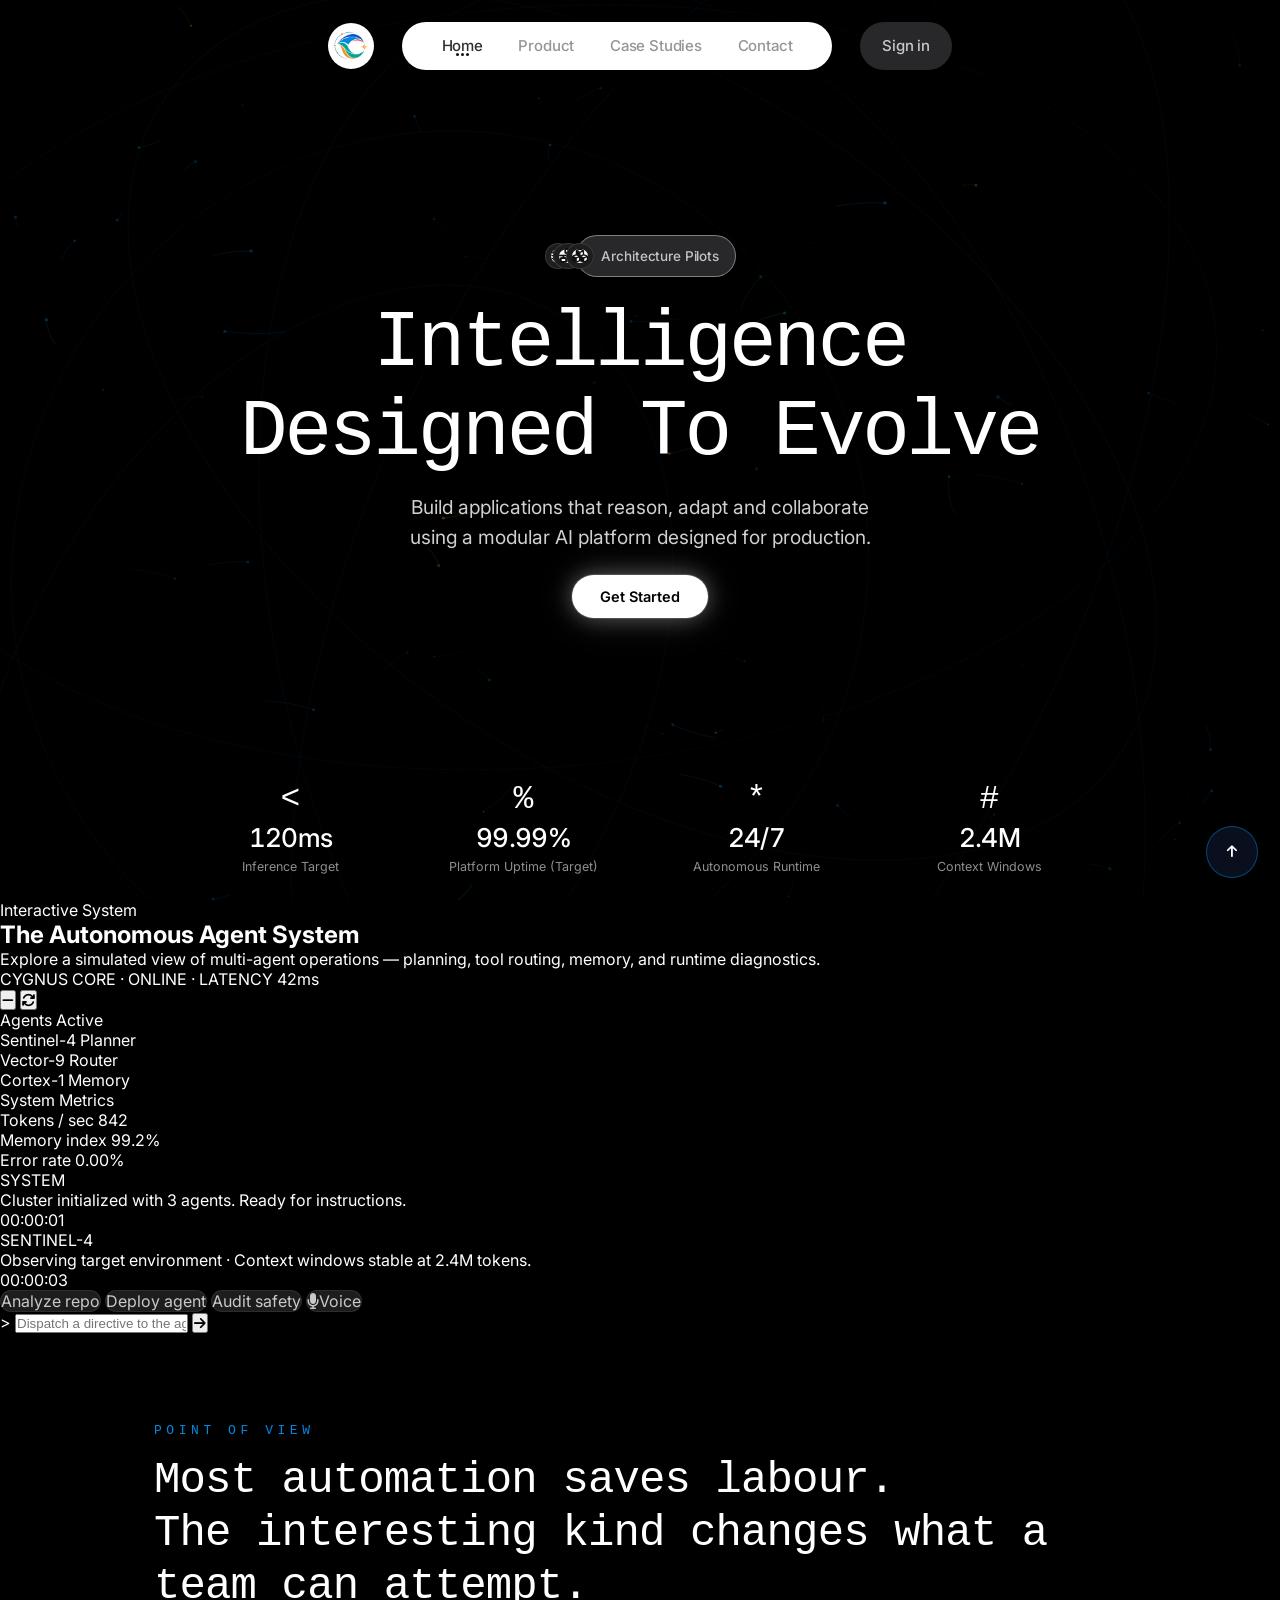
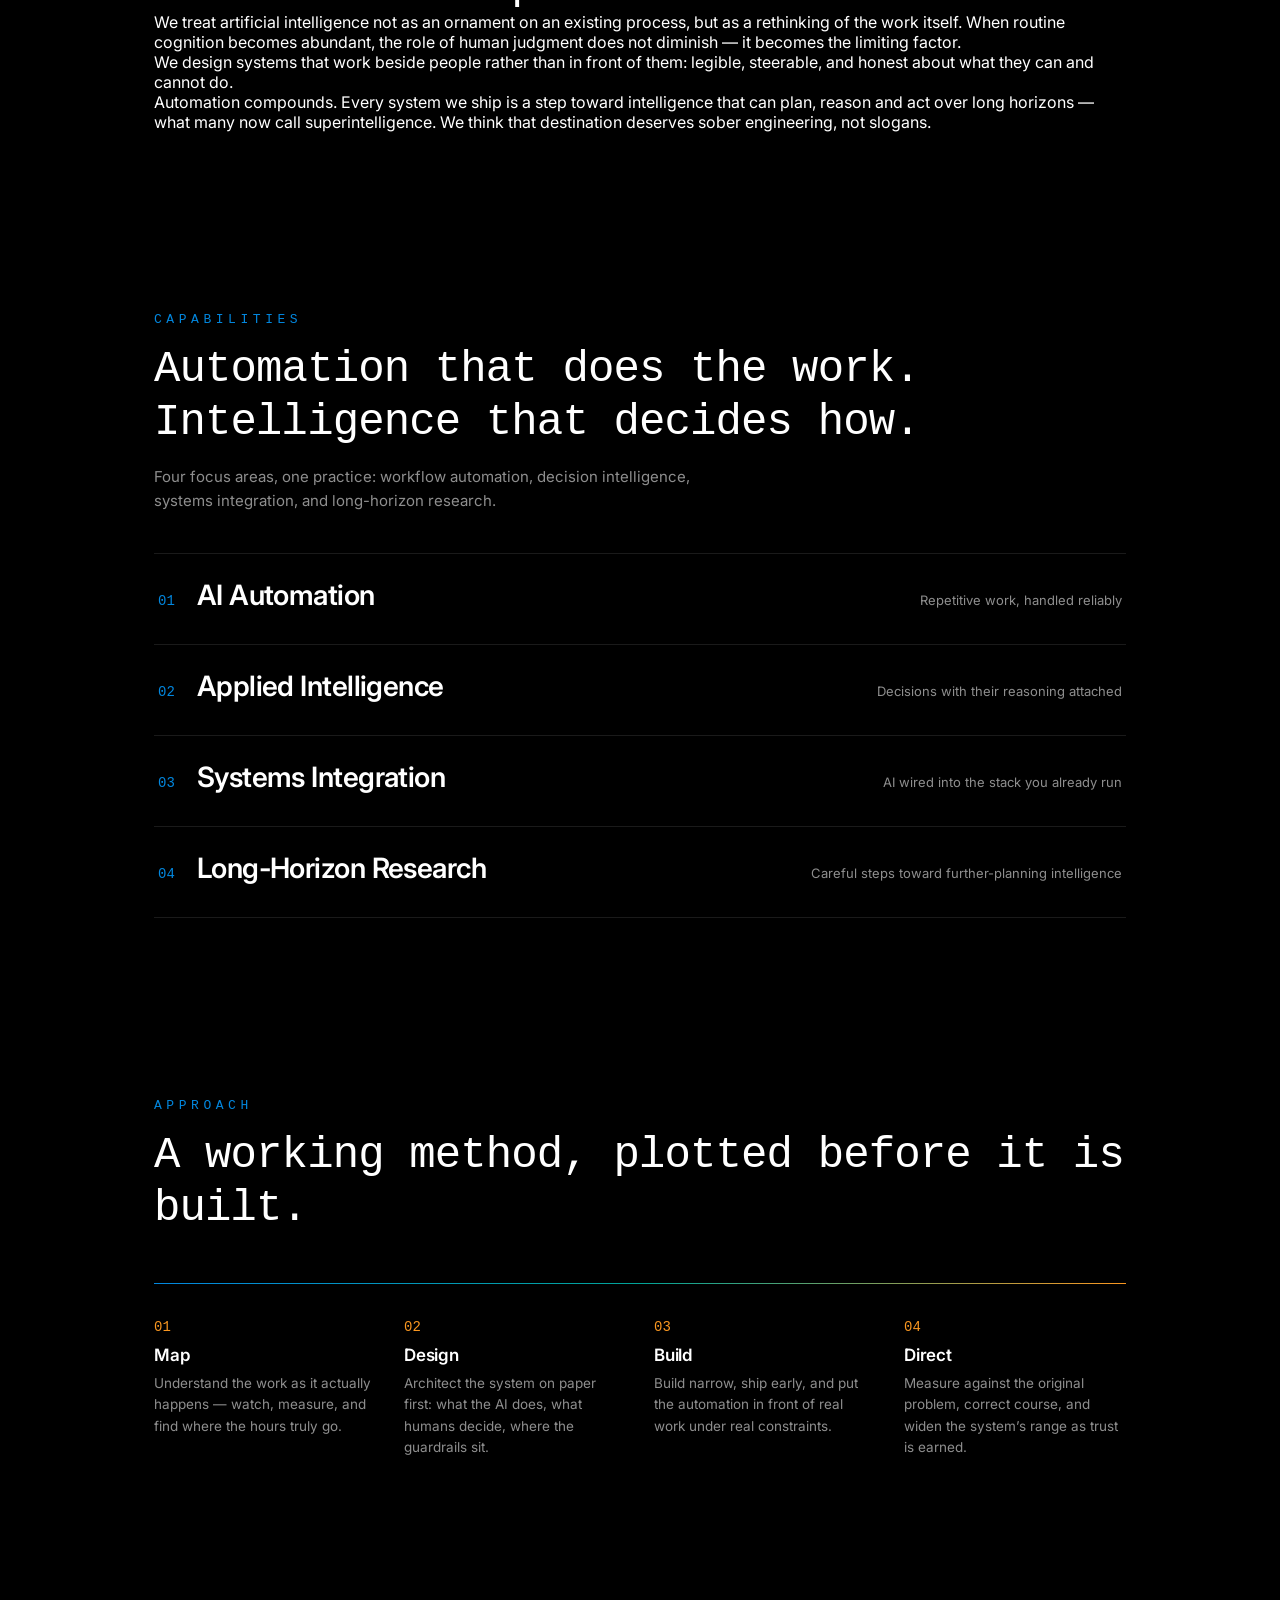
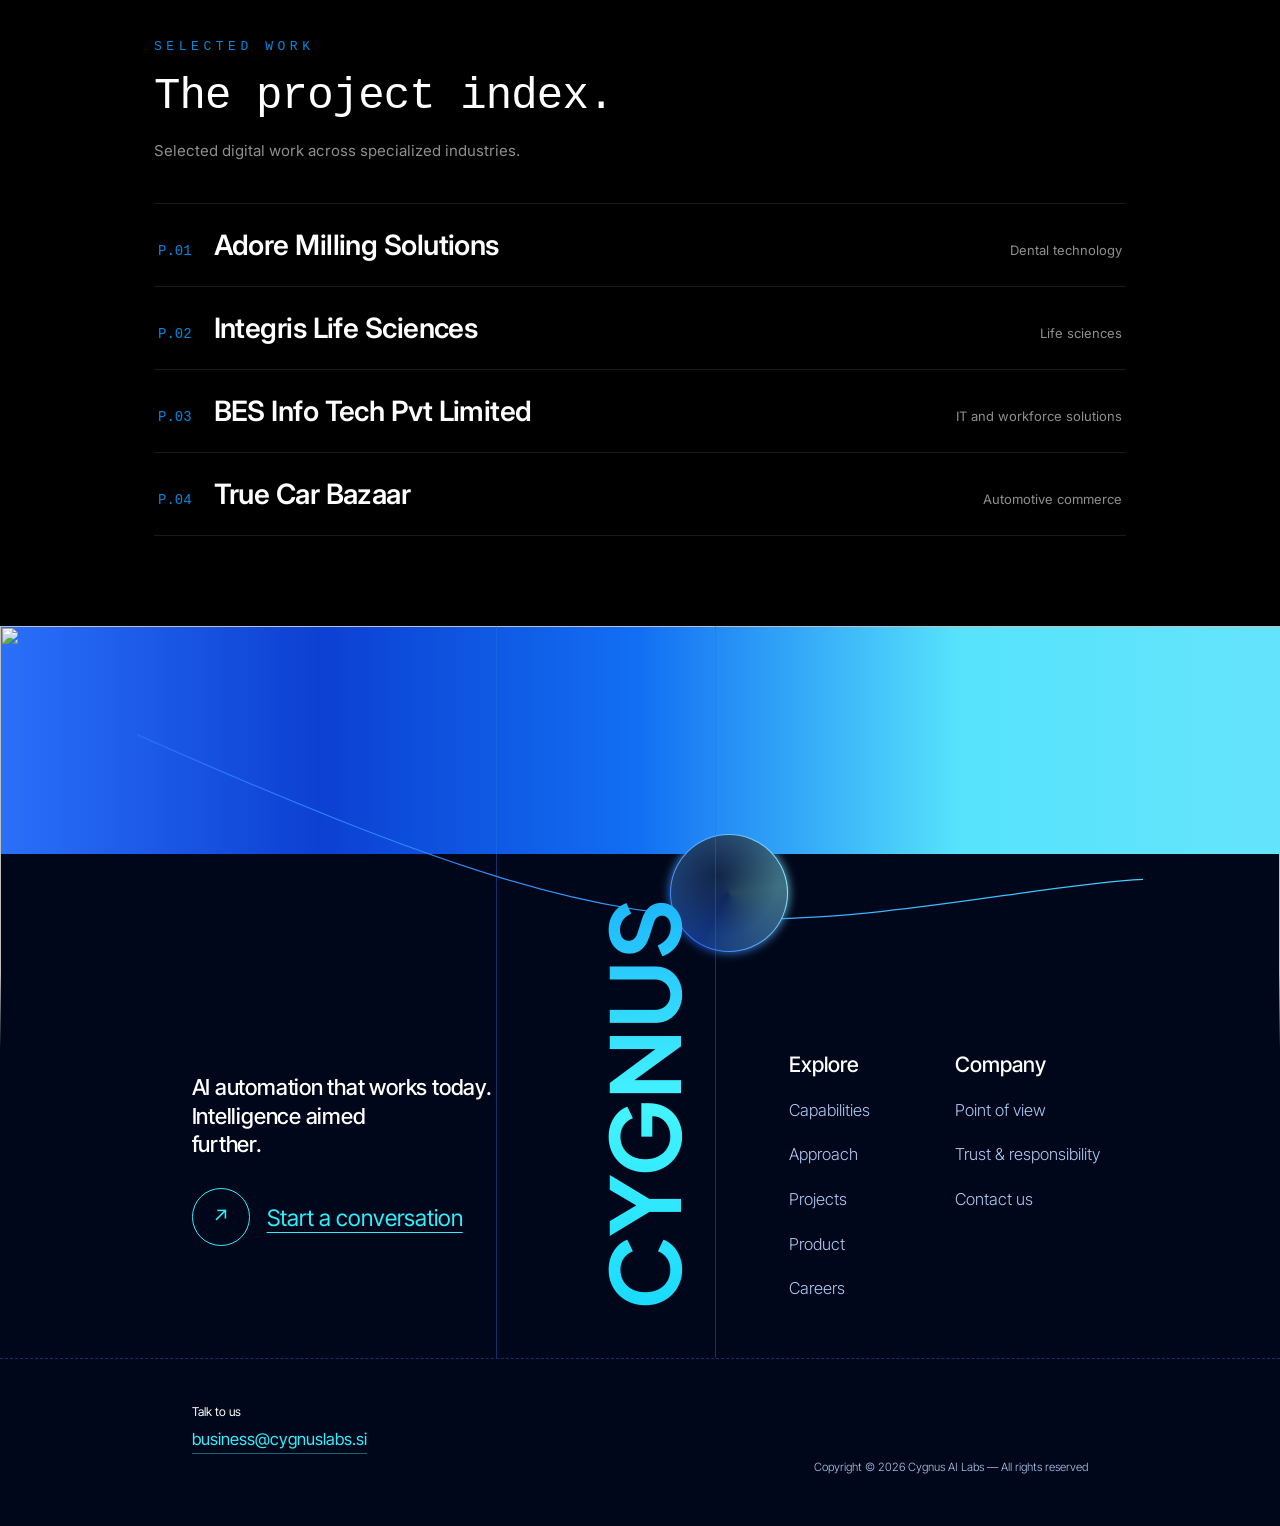
==== commit 2b0fba92: "Updating Projects" ====
--- a/frontend/public/landing/index.html
+++ b/frontend/public/landing/index.html
@@ -3,7 +3,7 @@
 <head>
 <meta charset="UTF-8" />
 <meta name="viewport" content="width=device-width, initial-scale=1.0" />
-<title>Intelligence Designed To Evolve</title>
+<title>Intelligence Designed To Evolve — Cygnus AI Labs</title>
 <link rel="icon" type="image/png" href="../favicon.png" />
 <link rel="preconnect" href="https://fonts.googleapis.com" />
 <link rel="preconnect" href="https://fonts.gstatic.com" crossorigin />
@@ -50,7 +50,7 @@
         <span class="avatar a1"><span class="inner"><i class="fa-solid fa-microchip" aria-hidden="true"></i></span></span>
         <span class="avatar a2"><span class="inner"><i class="fa-solid fa-network-wired" aria-hidden="true"></i></span></span>
         <span class="avatar a3"><span class="inner"><i class="fa-solid fa-cubes" aria-hidden="true"></i></span></span>
-        <span class="trust-pill">Architecture Pilots <em style="font-size:0.85em; opacity:0.85;">(Sample)</em></span>
+        <span class="trust-pill">Architecture Pilots</span>
       </div>
 
       <h1 class="headline" aria-label="Intelligence Designed To Evolve">
@@ -70,7 +70,7 @@
       <div class="stat anim" style="--d:0.5s">
         <span class="stat-icon" aria-hidden="true">&lt;</span>
         <span class="stat-value" data-target="120" data-decimals="0" data-suffix="ms">0ms</span>
-        <span class="stat-label">Inference Target (Sample)</span>
+        <span class="stat-label">Inference Target</span>
       </div>
       <div class="stat anim" style="--d:0.58s">
         <span class="stat-icon" aria-hidden="true">%</span>
@@ -80,12 +80,12 @@
       <div class="stat anim" style="--d:0.66s">
         <span class="stat-icon" aria-hidden="true">*</span>
         <span class="stat-value" data-target="24" data-decimals="0" data-suffix="/7">0/7</span>
-        <span class="stat-label">Autonomous Runtime (Sample)</span>
+        <span class="stat-label">Autonomous Runtime</span>
       </div>
       <div class="stat anim" style="--d:0.74s">
         <span class="stat-icon" aria-hidden="true">#</span>
         <span class="stat-value" data-target="2.4" data-decimals="1" data-suffix="M">0M</span>
-        <span class="stat-label">Context Windows (Sample)</span>
+        <span class="stat-label">Context Windows</span>
       </div>
     </footer>
   </div>
@@ -100,128 +100,142 @@
   </nav>
 </section>
 
-<!-- ═══════════ 2 · AI ASSISTANT — Glass Iris dashboard ═══════════ -->
-<section class="dash" id="assistant" data-mode="chat">
-  <aside class="dash-rail" aria-label="App rail">
-    <span class="tile logo-tile"><img src="assets/logo.webp" alt="" width="24" height="24" /></span>
-    <button class="tile" type="button" aria-label="Home"><i class="fa-solid fa-house" aria-hidden="true"></i></button>
-    <button class="tile" type="button" aria-label="Analytics"><i class="fa-solid fa-chart-pie" aria-hidden="true"></i></button>
-    <button class="tile on" type="button" aria-label="Chats"><i class="fa-solid fa-comments" aria-hidden="true"></i></button>
-    <button class="tile" type="button" aria-label="Automations"><i class="fa-solid fa-wand-magic-sparkles" aria-hidden="true"></i></button>
-    <span class="rail-bottom">
-      <button class="tile" type="button" aria-label="Account"><i class="fa-solid fa-user" aria-hidden="true"></i></button>
-      <button class="tile" type="button" aria-label="Settings"><i class="fa-solid fa-gear" aria-hidden="true"></i></button>
-    </span>
-  </aside>
-
-  <div class="dash-main">
-    <div class="dash-topbar">
-      <button class="tile back-tile" type="button" aria-label="Back" data-testid="dash-back"><i class="fa-solid fa-arrow-left" aria-hidden="true"></i></button>
-      <button class="fwd" type="button" aria-label="Forward"><i class="fa-solid fa-arrow-right" aria-hidden="true"></i></button>
-      <p class="crumbs"><a href="/">Home</a> <span>›</span> <strong>AI Assistant</strong></p>
-      <div class="top-right">
-        <label class="search">
-          <i class="fa-solid fa-magnifying-glass" aria-hidden="true"></i>
-          <input type="search" placeholder="Search Anything..." aria-label="Search conversations" data-testid="dash-search" />
-        </label>
-        <button class="tile bell" type="button" aria-label="Notifications" aria-expanded="false" data-testid="dash-bell">
-          <i class="fa-regular fa-bell" aria-hidden="true"></i><span class="bell-dot" aria-hidden="true"></span>
-        </button>
-        <button class="avatar" type="button" aria-label="Account menu" aria-expanded="false"><img src="assets/logo.webp" alt="" width="24" height="24" /></button>
-      </div>
-    </div>
-    <div class="bell-menu" hidden>No new notifications — you're all caught up.</div>
-    <div class="avatar-menu" hidden><a href="/">Back to site</a></div>
-
-    <div class="dash-subbar">
-      <div class="seg" role="group" aria-label="Mode">
-        <button type="button" class="on" data-mode="chat" aria-pressed="true">Chat Mode</button>
-        <button type="button" data-mode="overview" aria-pressed="false">Overview</button>
-      </div>
-      <span class="status"><span class="dot" aria-hidden="true"></span>AI Agents Running <span class="badge">17</span></span>
-    </div>
-
-    <div class="dash-glow" aria-hidden="true"></div>
-
-    <div class="dash-hero">
-      <div class="orb-wrap" aria-hidden="true">
-        <div class="orb-plate">
-          <div class="orb-core"></div>
-          <div class="orb-glass"></div>
+<!-- ═══════════ 2 · PRODUCT ASSISTANT DEMO ═══════════ -->
+<section class="assistant" id="assistant">
+  <div class="dash-glow" aria-hidden="true"></div>
+  <div class="dash-grid" aria-hidden="true"></div>
+
+  <div class="dash-wrap">
+    <div class="dash-header rv" style="--rd:0s">
+      <div class="dash-tag">
+        <span class="dash-tag-dot"></span>
+        Interactive System
+      </div>
+      <h2 class="dash-title">
+        The Autonomous Agent System
+      </h2>
+      <p class="dash-sub">
+        Explore a simulated view of multi-agent operations — planning, tool routing, memory, and runtime diagnostics.
+      </p>
+    </div>
+
+    <div class="dash-app rv" style="--rd:0.12s">
+      <!-- Top app bar -->
+      <header class="dash-app-bar">
+        <div class="dash-window-dots" aria-hidden="true">
+          <span></span><span></span><span></span>
         </div>
-        <!-- Optional motion layer: drop a muted looping orb video here with class="orb-video";
-             it fades in on loadeddata via main.js. Reduced-motion users keep the still plate. -->
-      </div>
-
-      <p class="dash-greeting">Good Morning, Jason</p>
-      <h2 class="dash-headline" aria-label="What's on your mind?">
-        <span class="wm"><span>WHAT'S</span></span>
-        <span class="wm"><span>ON</span></span>
-        <span class="wm"><span>YOUR</span></span>
-        <span class="wm"><span>MIND?</span></span>
-      </h2>
-      <p class="dash-subline">Get personalized financial insights, smarter recommendations.</p>
-
-      <form class="composer" data-testid="dash-composer">
-        <div class="composer-inner">
-          <input type="text" placeholder="Ask Anything..." aria-label="Ask Anything" data-testid="dash-input" />
-          <div class="composer-row">
-            <button class="chip" type="button" aria-label="Add context"><i class="fa-solid fa-plus" aria-hidden="true"></i></button>
-            <span class="chip-wrap">
-              <button class="chip" type="button" aria-expanded="false" data-chip="mode">Normal <i class="fa-solid fa-chevron-down" aria-hidden="true"></i></button>
-              <span class="chip-menu" hidden>
-                <button type="button" data-value="Normal">Normal</button>
-                <button type="button" data-value="Fast">Fast</button>
-              </span>
-            </span>
-            <span class="chip-wrap">
-              <button class="chip" type="button" aria-expanded="false" data-chip="think">Deep Think <i class="fa-solid fa-chevron-down" aria-hidden="true"></i></button>
-              <span class="chip-menu" hidden>
-                <button type="button" data-value="Deep Think">Deep Think</button>
-                <button type="button" data-value="Quick">Quick</button>
-              </span>
-            </span>
-            <button class="chip voice" type="button" aria-label="Voice input" data-testid="dash-voice"><i class="fa-solid fa-microphone" aria-hidden="true"></i> Voice</button>
-            <button class="send" type="submit" aria-label="Send" data-testid="dash-send"><i class="fa-solid fa-arrow-up" aria-hidden="true"></i></button>
+        <div class="dash-system-status">
+          <span class="live-dot" aria-hidden="true"></span>
+          <span class="status-text">CYGNUS CORE &middot; ONLINE</span>
+          <span class="status-sep">&middot;</span>
+          <span class="status-meta">LATENCY 42ms</span>
+        </div>
+        <div class="dash-app-controls">
+          <button class="dash-ctrl-btn" type="button" aria-label="Minimize"><i class="fa-solid fa-minus" aria-hidden="true"></i></button>
+          <button class="dash-ctrl-btn" type="button" aria-label="Reset telemetry" data-testid="dash-reset"><i class="fa-solid fa-arrows-rotate" aria-hidden="true"></i></button>
+        </div>
+      </header>
+
+      <!-- App body: sidebar + main -->
+      <div class="dash-body">
+        <aside class="dash-side">
+          <div class="side-sec">
+            <span class="side-kicker">Agents Active</span>
+            <div class="side-item is-active" data-agent="sentinel">
+              <span class="item-dot" style="background:#2A6DFC;"></span>
+              <span class="item-name">Sentinel-4</span>
+              <span class="item-pill">Planner</span>
+            </div>
+            <div class="side-item" data-agent="vector">
+              <span class="item-dot" style="background:#3FD0FF;"></span>
+              <span class="item-name">Vector-9</span>
+              <span class="item-pill">Router</span>
+            </div>
+            <div class="side-item" data-agent="cortex">
+              <span class="item-dot" style="background:#FDB813;"></span>
+              <span class="item-name">Cortex-1</span>
+              <span class="item-pill">Memory</span>
+            </div>
+          </div>
+
+          <div class="side-sec">
+            <span class="side-kicker">System Metrics</span>
+            <div class="metric-row">
+              <span class="m-label">Tokens / sec</span>
+              <span class="m-val" id="metricTokens">842</span>
+            </div>
+            <div class="metric-row">
+              <span class="m-label">Memory index</span>
+              <span class="m-val" id="metricMemory">99.2%</span>
+            </div>
+            <div class="metric-row">
+              <span class="m-label">Error rate</span>
+              <span class="m-val" id="metricErrors">0.00%</span>
+            </div>
+          </div>
+        </aside>
+
+        <div class="dash-main">
+          <!-- Feed of messages / trace steps -->
+          <div class="feed" id="agentFeed" role="log" aria-live="polite" aria-label="Agent trace output">
+            <div class="feed-step">
+              <span class="step-badge sys">SYSTEM</span>
+              <div class="step-body">
+                <p class="step-text">Cluster initialized with 3 agents. Ready for instructions.</p>
+                <span class="step-time">00:00:01</span>
+              </div>
+            </div>
+            <div class="feed-step">
+              <span class="step-badge ag">SENTINEL-4</span>
+              <div class="step-body">
+                <p class="step-text">Observing target environment &middot; Context windows stable at 2.4M tokens.</p>
+                <span class="step-time">00:00:03</span>
+              </div>
+            </div>
+          </div>
+
+          <!-- Bottom command input bar -->
+          <div class="dash-input-bar">
+            <div class="chips">
+              <button class="chip is-active" type="button" data-scenario="analyze" data-testid="dash-chip-analyze">Analyze repo</button>
+              <button class="chip" type="button" data-scenario="deploy" data-testid="dash-chip-deploy">Deploy agent</button>
+              <button class="chip" type="button" data-scenario="audit" data-testid="dash-chip-audit">Audit safety</button>
+              <button class="chip voice" type="button" aria-label="Voice input" data-testid="dash-voice"><i class="fa-solid fa-microphone" aria-hidden="true"></i> Voice</button>
+            </div>
+            <form class="cmd-form" id="cmdForm">
+              <span class="cmd-prompt">&gt;</span>
+              <input class="cmd-input" type="text" id="cmdInput" placeholder="Dispatch a directive to the agent cluster..." autocomplete="off" aria-label="Agent directive input" />
+              <button class="cmd-send" type="submit" aria-label="Send directive" data-testid="dash-send">
+                <i class="fa-solid fa-arrow-right" aria-hidden="true"></i>
+              </button>
+            </form>
           </div>
         </div>
-      </form>
-
-      <div class="dash-cards">
-        <button class="card" type="button" data-prompt="Create a smart budget plan for this month">
-          <span class="card-icon ci-blue"><i class="fa-solid fa-wallet" aria-hidden="true"></i></span>
-          <h4>Smart Budget Plan</h4><p>Create My Budget</p>
-        </button>
-        <button class="card" type="button" data-prompt="Help me set a realistic saving goal">
-          <span class="card-icon ci-violet"><i class="fa-solid fa-bullseye" aria-hidden="true"></i></span>
-          <h4>Set a Saving Goal</h4><p>Set a Goal</p>
-        </button>
-        <button class="card" type="button" data-prompt="Track and categorize my recent expenses">
-          <span class="card-icon ci-indigo"><i class="fa-solid fa-chart-line" aria-hidden="true"></i></span>
-          <h4>Track My Expenses</h4><p>Monitor Spending</p>
-        </button>
-      </div>
-
-      <div class="dash-history" data-testid="dash-history">
-        <h5>Recent Conversations</h5>
-        <div class="hist-list">
-          <div class="hist-item"><span>How much did I spend on dining last month?</span><span class="hist-time">2m ago</span></div>
-          <div class="hist-item"><span>Can I afford a €400 purchase this week?</span><span class="hist-time">18m ago</span></div>
-          <div class="hist-item"><span>Summarize my subscriptions.</span><span class="hist-time">1h ago</span></div>
-          <div class="hist-item"><span>What's my safest saving rate?</span><span class="hist-time">Yesterday</span></div>
-          <div class="hist-item extra" hidden><span>Project my balance in 6 months.</span><span class="hist-time">Monday</span></div>
-          <div class="hist-item extra" hidden><span>Find unused recurring charges.</span><span class="hist-time">Monday</span></div>
-        </div>
-        <button class="see-more" type="button" data-testid="dash-seemore">See More →</button>
-      </div>
-    </div>
-
-    <div class="dash-overview" aria-label="Platform overview">
-      <div class="ov-tile"><strong>120ms</strong><span>Inference Time</span></div>
-      <div class="ov-tile"><strong>99.99%</strong><span>Platform Uptime</span></div>
-      <div class="ov-tile"><strong>24/7</strong><span>Autonomous Runtime</span></div>
-      <div class="ov-tile"><strong>2.4M</strong><span>Context Windows</span></div>
-    </div>
+      </div>
+    </div>
+  </div>
+</section>
+
+<!-- ═══════════ 2.5 · NARRATIVE INTRO ═══════════ -->
+<section class="cx" id="narrative">
+  <p class="cx-kicker rv" style="--rd:0s">Point of view</p>
+  <h2 class="cx-title rv" style="--rd:0.08s">Most automation saves labour.<br />The interesting kind changes what a team can attempt.</h2>
+  <div class="narrative-grid rv" style="--rd:0.16s">
+    <p>
+      We treat artificial intelligence not as an ornament on an existing process, but as a
+      rethinking of the work itself. When routine cognition becomes abundant, the role of human
+      judgment does not diminish &mdash; it becomes the limiting factor.
+    </p>
+    <p>
+      We design systems that work beside people rather than in front of them: legible, steerable,
+      and honest about what they can and cannot do.
+    </p>
+    <p>
+      Automation compounds. Every system we ship is a step toward intelligence that can plan,
+      reason and act over long horizons &mdash; what many now call superintelligence. We think
+      that destination deserves sober engineering, not slogans.
+    </p>
   </div>
 </section>
 
@@ -229,32 +243,32 @@
 <section class="cx" id="capabilities">
   <p class="cx-kicker rv" style="--rd:0s">Capabilities</p>
   <h2 class="cx-title rv" style="--rd:0.08s">Automation that does the work.<br />Intelligence that decides how.</h2>
-  <p class="cx-sub rv" style="--rd:0.16s">Four focus areas, one practice. Service lines shown are samples — replace with approved offerings.</p>
+  <p class="cx-sub rv" style="--rd:0.16s">Four focus areas, one practice: workflow automation, decision intelligence, systems integration, and long-horizon research.</p>
 
   <div class="cap-list rv" style="--rd:0.24s">
     <button class="cap-row" type="button" aria-expanded="false">
       <span class="cap-num">01</span>
       <span class="cap-name">AI Automation</span>
       <span class="cap-tag">Repetitive work, handled reliably</span>
-      <span class="cap-detail">Sample service lines: workflow automation, document processing, monitoring &amp; alerting.</span>
+      <span class="cap-detail">Core capabilities: workflow automation, document processing, monitoring &amp; alerting.</span>
     </button>
     <button class="cap-row" type="button" aria-expanded="false">
       <span class="cap-num">02</span>
       <span class="cap-name">Applied Intelligence</span>
       <span class="cap-tag">Decisions with their reasoning attached</span>
-      <span class="cap-detail">Sample service lines: decision briefs, analyst copilots, auditable recommendations.</span>
+      <span class="cap-detail">Core capabilities: decision briefs, analyst copilots, auditable recommendations.</span>
     </button>
     <button class="cap-row" type="button" aria-expanded="false">
       <span class="cap-num">03</span>
       <span class="cap-name">Systems Integration</span>
       <span class="cap-tag">AI wired into the stack you already run</span>
-      <span class="cap-detail">Sample service lines: tool &amp; data connection, workflow wiring, production hardening.</span>
+      <span class="cap-detail">Core capabilities: tool &amp; data connection, workflow wiring, production hardening.</span>
     </button>
     <button class="cap-row" type="button" aria-expanded="false">
       <span class="cap-num">04</span>
       <span class="cap-name">Long-Horizon Research</span>
       <span class="cap-tag">Careful steps toward further-planning intelligence</span>
-      <span class="cap-detail">Sample focus areas: long-horizon planning, evaluations, oversight mechanisms.</span>
+      <span class="cap-detail">Research areas: long-horizon planning, evaluations, oversight mechanisms.</span>
     </button>
   </div>
 </section>
@@ -289,61 +303,66 @@
   </div>
 </section>
 
-<!-- ═══════════ 5 · PROJECTS (sample index) ═══════════ -->
+<!-- ═══════════ 5 · PROJECTS (selected digital work) ═══════════ -->
 <section class="cx" id="projects">
   <p class="cx-kicker rv" style="--rd:0s">Selected work</p>
   <h2 class="cx-title rv" style="--rd:0.08s">The project index.</h2>
-  <p class="cx-sub rv" style="--rd:0.16s">Sample entries — clearly marked, awaiting verified details.</p>
+  <p class="cx-sub rv" style="--rd:0.16s">Selected digital work across specialized industries.</p>
 
   <div class="proj-list rv" style="--rd:0.24s">
     <div class="proj">
       <button class="proj-row" type="button" aria-expanded="false">
         <span class="cap-num">P.01</span>
-        <span class="cap-name">Workflow Intelligence</span>
-        <span class="chip-sample">Sample</span>
+        <span class="cap-name">Adore Milling Solutions</span>
+        <span class="cap-tag">Dental technology</span>
       </button>
       <div class="proj-detail" hidden>
         <dl class="proj-dl">
-          <dt>Category</dt><dd>AI automation</dd>
-          <dt>Client</dt><dd>Internal pilot program (sample)</dd>
-          <dt>Challenge</dt><dd>Repeated manual handoffs can make everyday workflows harder to manage.</dd>
-          <dt>Contribution</dt><dd>Map a workflow, identify useful automation opportunities, and design AI-assisted routing with human review for exceptions.</dd>
-          <dt>Outcome</dt><dd>Sample: weekly reporting handoffs dropped from ~6 hours to ~40 minutes in the pilot workflow.</dd>
-          <dt>Tools</dt><dd>Python, LangGraph, Postgres, internal APIs (sample stack)</dd>
+          <dt>Industry</dt><dd>Dental technology</dd>
+          <dt>Description</dt><dd>Digital dental milling solutions, precision, quality, consistency, and open-system CAD/CAM integrations.</dd>
+          <dt>Website</dt><dd><a href="https://adore-smile.vercel.app/" target="_blank" rel="noopener noreferrer" style="color:var(--gold); text-decoration:underline;">adore-smile.vercel.app &nearr;</a></dd>
         </dl>
       </div>
     </div>
     <div class="proj">
       <button class="proj-row" type="button" aria-expanded="false">
         <span class="cap-num">P.02</span>
-        <span class="cap-name">Decision Brief</span>
-        <span class="chip-sample">Sample</span>
+        <span class="cap-name">Integris Life Sciences</span>
+        <span class="cap-tag">Life sciences</span>
       </button>
       <div class="proj-detail" hidden>
         <dl class="proj-dl">
-          <dt>Category</dt><dd>Decision intelligence</dd>
-          <dt>Client</dt><dd>Internal pilot program (sample)</dd>
-          <dt>Challenge</dt><dd>Relevant information may be spread across multiple sources, making it difficult to form a clear view.</dd>
-          <dt>Contribution</dt><dd>Design a human-reviewed intelligence interface that brings relevant information together to support decisions.</dd>
-          <dt>Outcome</dt><dd>Sample: analysts assembled a complete decision brief in about an hour instead of a full day.</dd>
-          <dt>Tools</dt><dd>React, FastAPI, pgvector, Claude API (sample stack)</dd>
+          <dt>Industry</dt><dd>Life sciences</dd>
+          <dt>Description</dt><dd>Pharmaceutical formulations and healthcare products.</dd>
+          <dt>Website</dt><dd><a href="https://integris-ls-ugs-2026.vercel.app/" target="_blank" rel="noopener noreferrer" style="color:var(--gold); text-decoration:underline;">integris-ls-ugs-2026.vercel.app &nearr;</a></dd>
         </dl>
       </div>
     </div>
     <div class="proj">
       <button class="proj-row" type="button" aria-expanded="false">
         <span class="cap-num">P.03</span>
-        <span class="cap-name">Connected Operations</span>
-        <span class="chip-sample">Sample</span>
+        <span class="cap-name">BES Info Tech Pvt Limited</span>
+        <span class="cap-tag">IT and workforce solutions</span>
       </button>
       <div class="proj-detail" hidden>
         <dl class="proj-dl">
-          <dt>Category</dt><dd>Integration</dd>
-          <dt>Client</dt><dd>Internal pilot program (sample)</dd>
-          <dt>Challenge</dt><dd>Separate tools can make it difficult to move information through a process consistently.</dd>
-          <dt>Contribution</dt><dd>Explore an integration approach that connects existing tools and adds automation where appropriate.</dd>
-          <dt>Outcome</dt><dd>Sample: order data moved between three systems with zero manual re-entry during the pilot.</dd>
-          <dt>Tools</dt><dd>Node.js, webhooks, message queues, ERP APIs (sample stack)</dd>
+          <dt>Industry</dt><dd>IT and workforce solutions</dd>
+          <dt>Description</dt><dd>IT recruitment, manpower solutions, and campus placements.</dd>
+          <dt>Website</dt><dd><a href="https://besinfotech.vercel.app/" target="_blank" rel="noopener noreferrer" style="color:var(--gold); text-decoration:underline;">besinfotech.vercel.app &nearr;</a></dd>
+        </dl>
+      </div>
+    </div>
+    <div class="proj">
+      <button class="proj-row" type="button" aria-expanded="false">
+        <span class="cap-num">P.04</span>
+        <span class="cap-name">True Car Bazaar</span>
+        <span class="cap-tag">Automotive commerce</span>
+      </button>
+      <div class="proj-detail" hidden>
+        <dl class="proj-dl">
+          <dt>Industry</dt><dd>Automotive commerce</dd>
+          <dt>Description</dt><dd>A pre-owned car marketplace for buying, selling, or exchanging used cars.</dd>
+          <dt>Website</dt><dd><a href="https://true-car-bazaar2026.vercel.app/" target="_blank" rel="noopener noreferrer" style="color:var(--gold); text-decoration:underline;">true-car-bazaar2026.vercel.app &nearr;</a></dd>
         </dl>
       </div>
     </div>
@@ -411,16 +430,15 @@
     <div class="rt-option rt-social" id="rtSocial" style="transition-delay: 0.12s">
       <span class="rt-label">Social</span>
       <span class="rt-social-links">
-        <!-- PLACEHOLDER URLS — replace each href with the real Cygnus profile when available -->
-        <a class="rt-soc is-ph" href="#" data-profile="linkedin" aria-label="LinkedIn — placeholder, add profile URL" title="LinkedIn — add profile URL"><i class="fa-brands fa-linkedin-in" aria-hidden="true"></i></a>
-        <a class="rt-soc is-ph" href="#" data-profile="instagram" aria-label="Instagram — placeholder, add profile URL" title="Instagram — add profile URL"><i class="fa-brands fa-instagram" aria-hidden="true"></i></a>
-        <a class="rt-soc is-ph" href="#" data-profile="x" aria-label="X / Twitter — placeholder, add profile URL" title="X / Twitter — add profile URL"><i class="fa-brands fa-x-twitter" aria-hidden="true"></i></a>
+        <a class="rt-soc is-ph" href="#" data-profile="linkedin" aria-label="LinkedIn profile" title="LinkedIn"><i class="fa-brands fa-linkedin-in" aria-hidden="true"></i></a>
+        <a class="rt-soc is-ph" href="#" data-profile="instagram" aria-label="Instagram profile" title="Instagram"><i class="fa-brands fa-instagram" aria-hidden="true"></i></a>
+        <a class="rt-soc is-ph" href="#" data-profile="x" aria-label="X / Twitter profile" title="X / Twitter"><i class="fa-brands fa-x-twitter" aria-hidden="true"></i></a>
       </span>
       <button class="rt-btn" type="button" id="rtSocialBtn" aria-expanded="false" aria-label="Social links" data-testid="rt-social-toggle"><i class="fa-solid fa-at" aria-hidden="true"></i></button>
     </div>
     <div class="rt-option" style="transition-delay: 0.06s">
-      <span class="rt-label">Cygnus Agent <em class="rt-ph">add link</em></span>
-      <button class="rt-btn is-ph" type="button" aria-label="Cygnus Agent — placeholder, add destination" title="Cygnus Agent — add destination" data-testid="rt-agent"><i class="fa-solid fa-robot" aria-hidden="true"></i></button>
+      <span class="rt-label">Cygnus Agent</span>
+      <button class="rt-btn is-ph" type="button" aria-label="Cygnus Agent" title="Cygnus Agent" data-testid="rt-agent"><i class="fa-solid fa-robot" aria-hidden="true"></i></button>
     </div>
     <div class="rt-option">
       <span class="rt-label">Experience Cygnus</span>
--- a/frontend/public/landing/style.css
+++ b/frontend/public/landing/style.css
@@ -868,7 +868,7 @@
 .ov-tile strong { display: block; font-size: calc(var(--u) * 26); font-weight: 600; }
 .ov-tile span { color: #8c8c8c; font-size: calc(var(--u) * 12); }
 
-/* Dash phone */
+/* Dash mobile */
 @media (max-width: 720px) {
   .dash { --u: min(calc(100vw / 1440), calc(100dvh / 1008)); min-height: 100svh; }
   .dash-main { padding: 12px 14px 20px; }
@@ -1284,7 +1284,7 @@
 .proj-list { margin-top: 40px; border-bottom: 1px solid rgba(255, 255, 255, 0.1); }
 .proj { border-top: 1px solid rgba(255, 255, 255, 0.1); }
 .proj-row { border-top: none; }
-.chip-sample {
+.chip-project {
   font-size: 10px;
   letter-spacing: 0.14em;
   text-transform: uppercase;
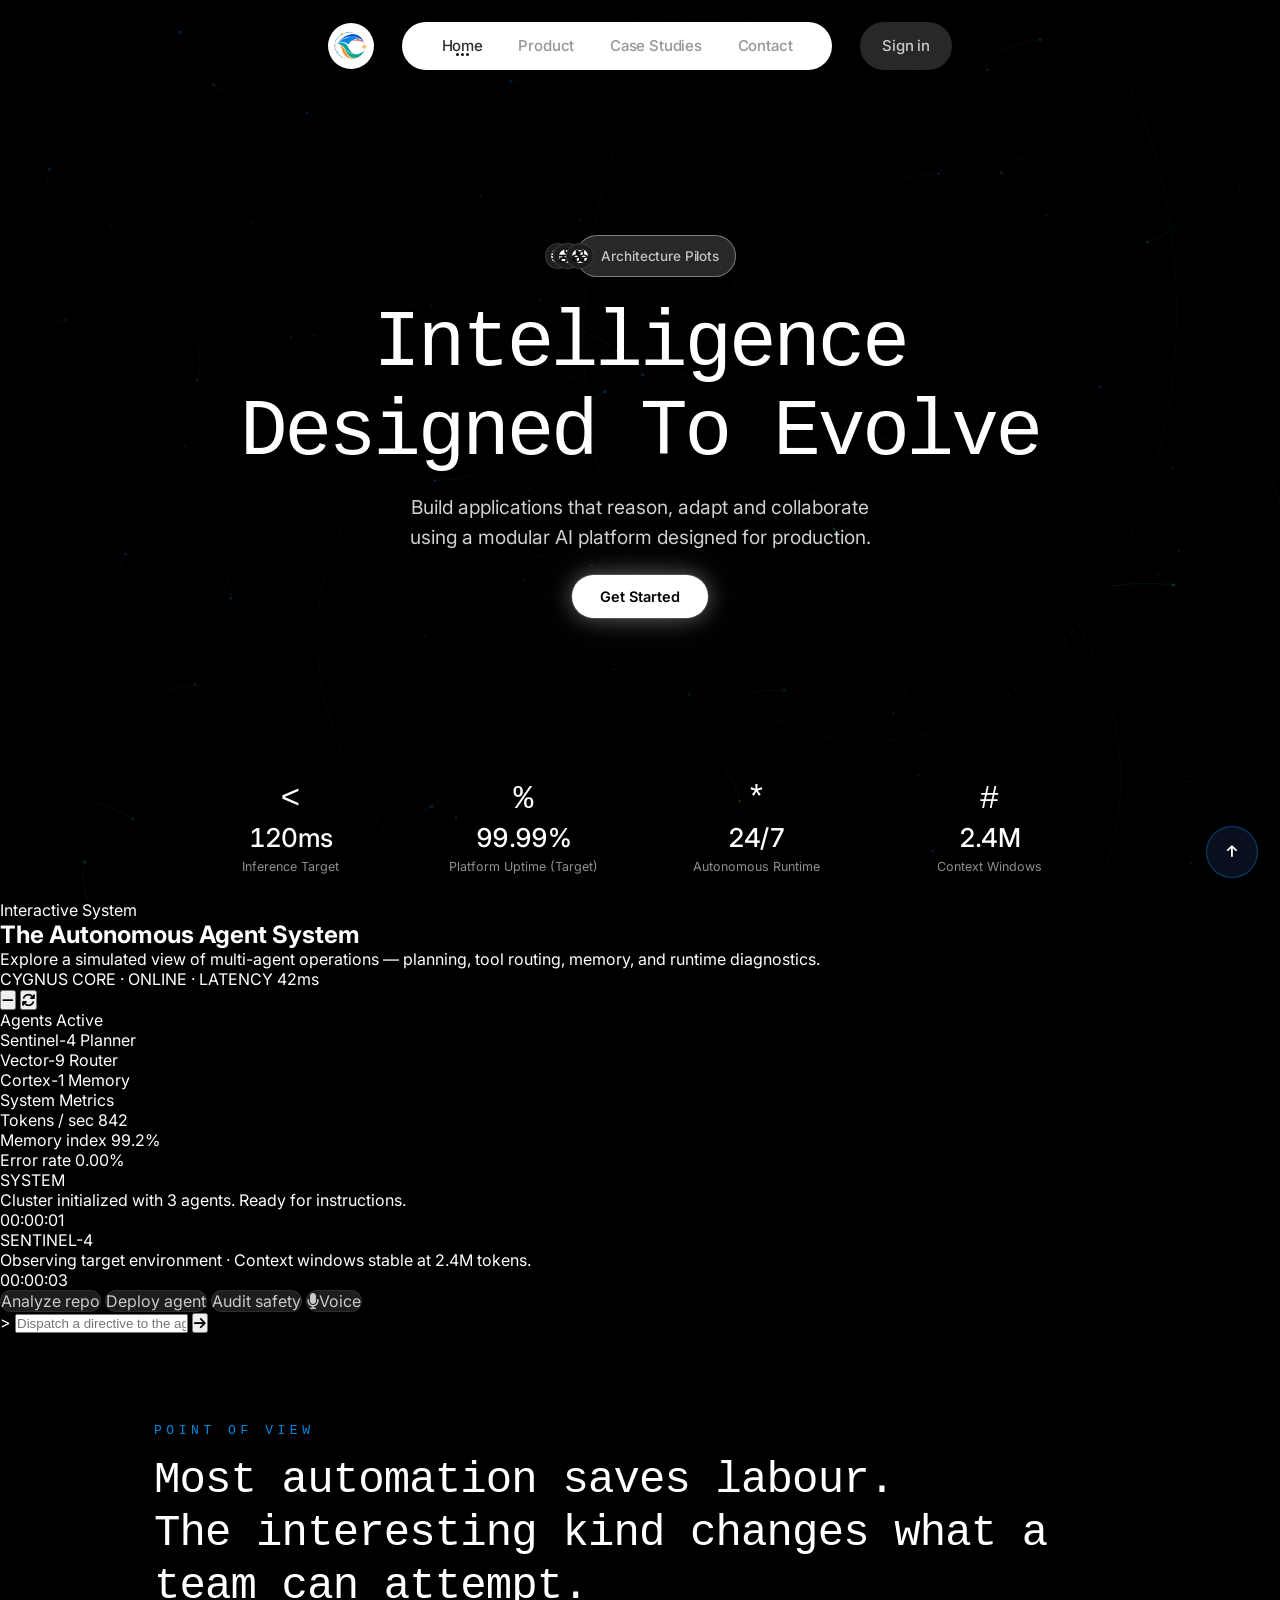
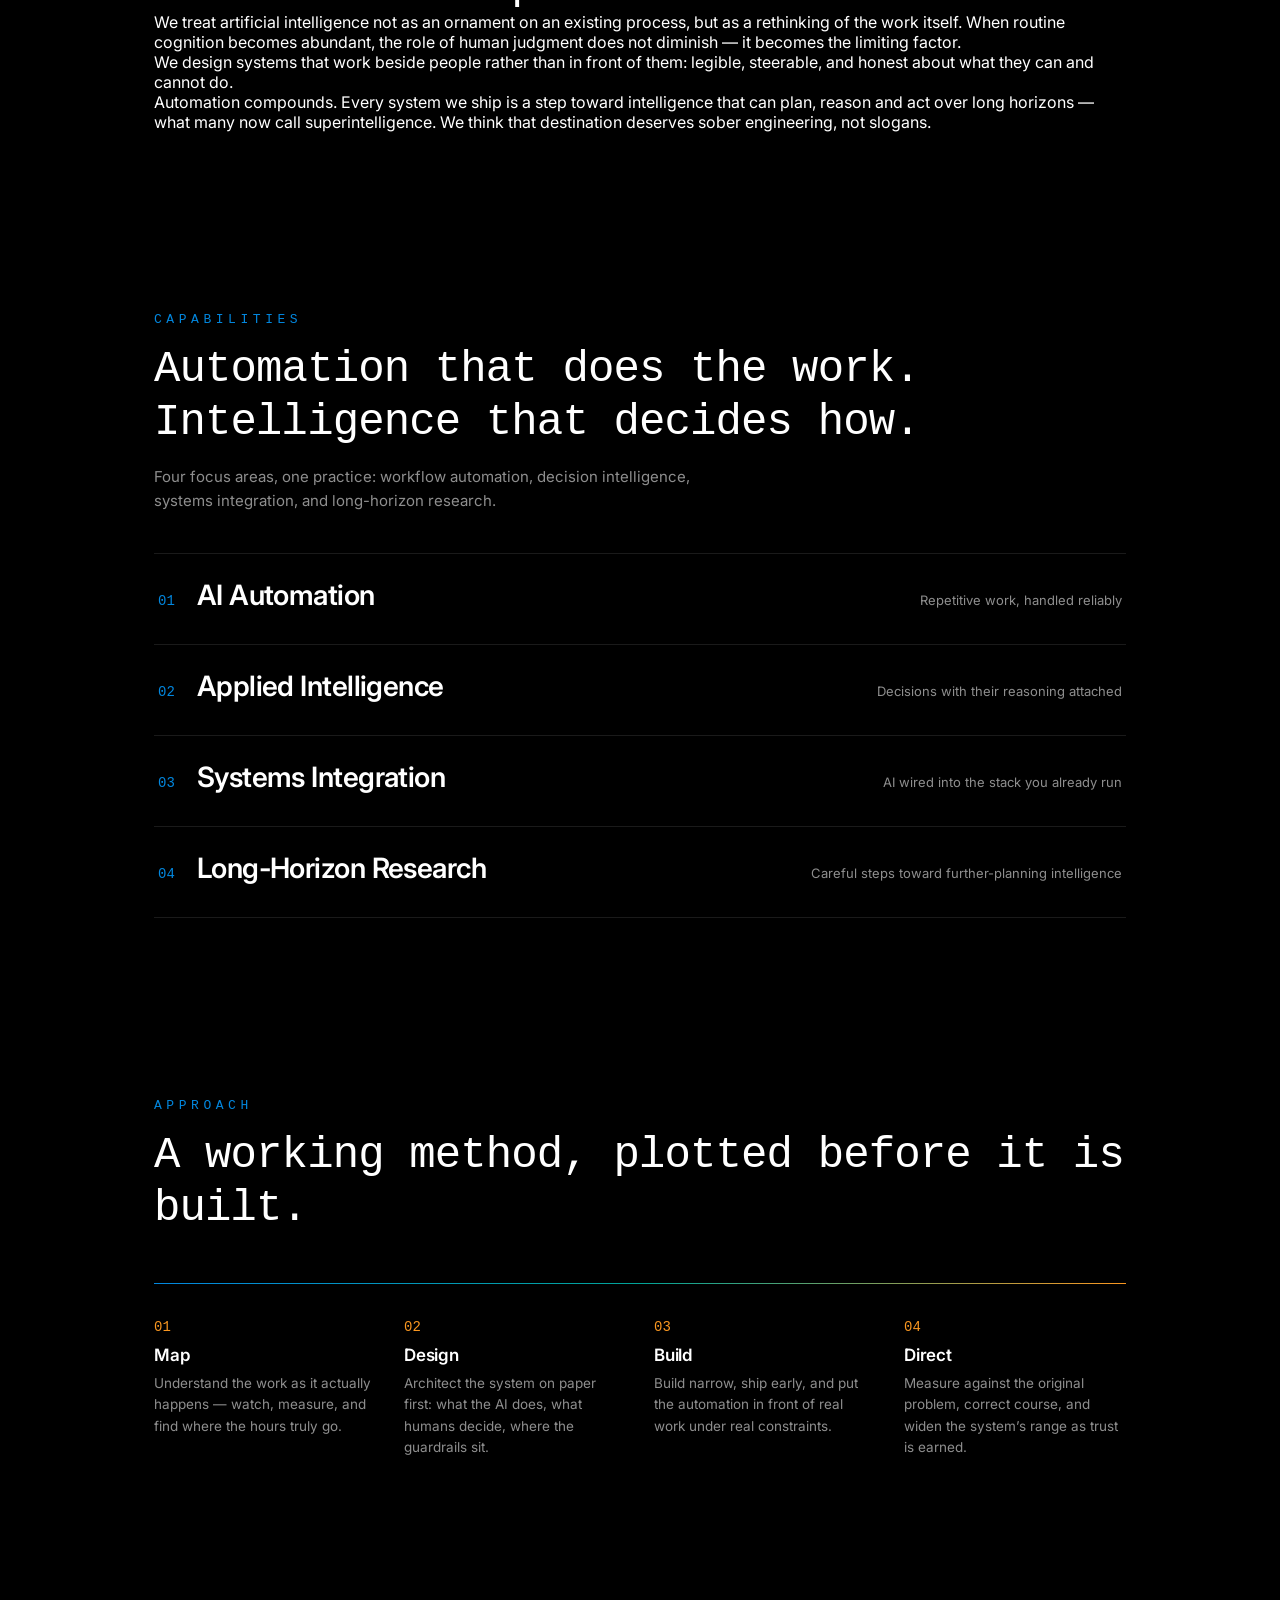
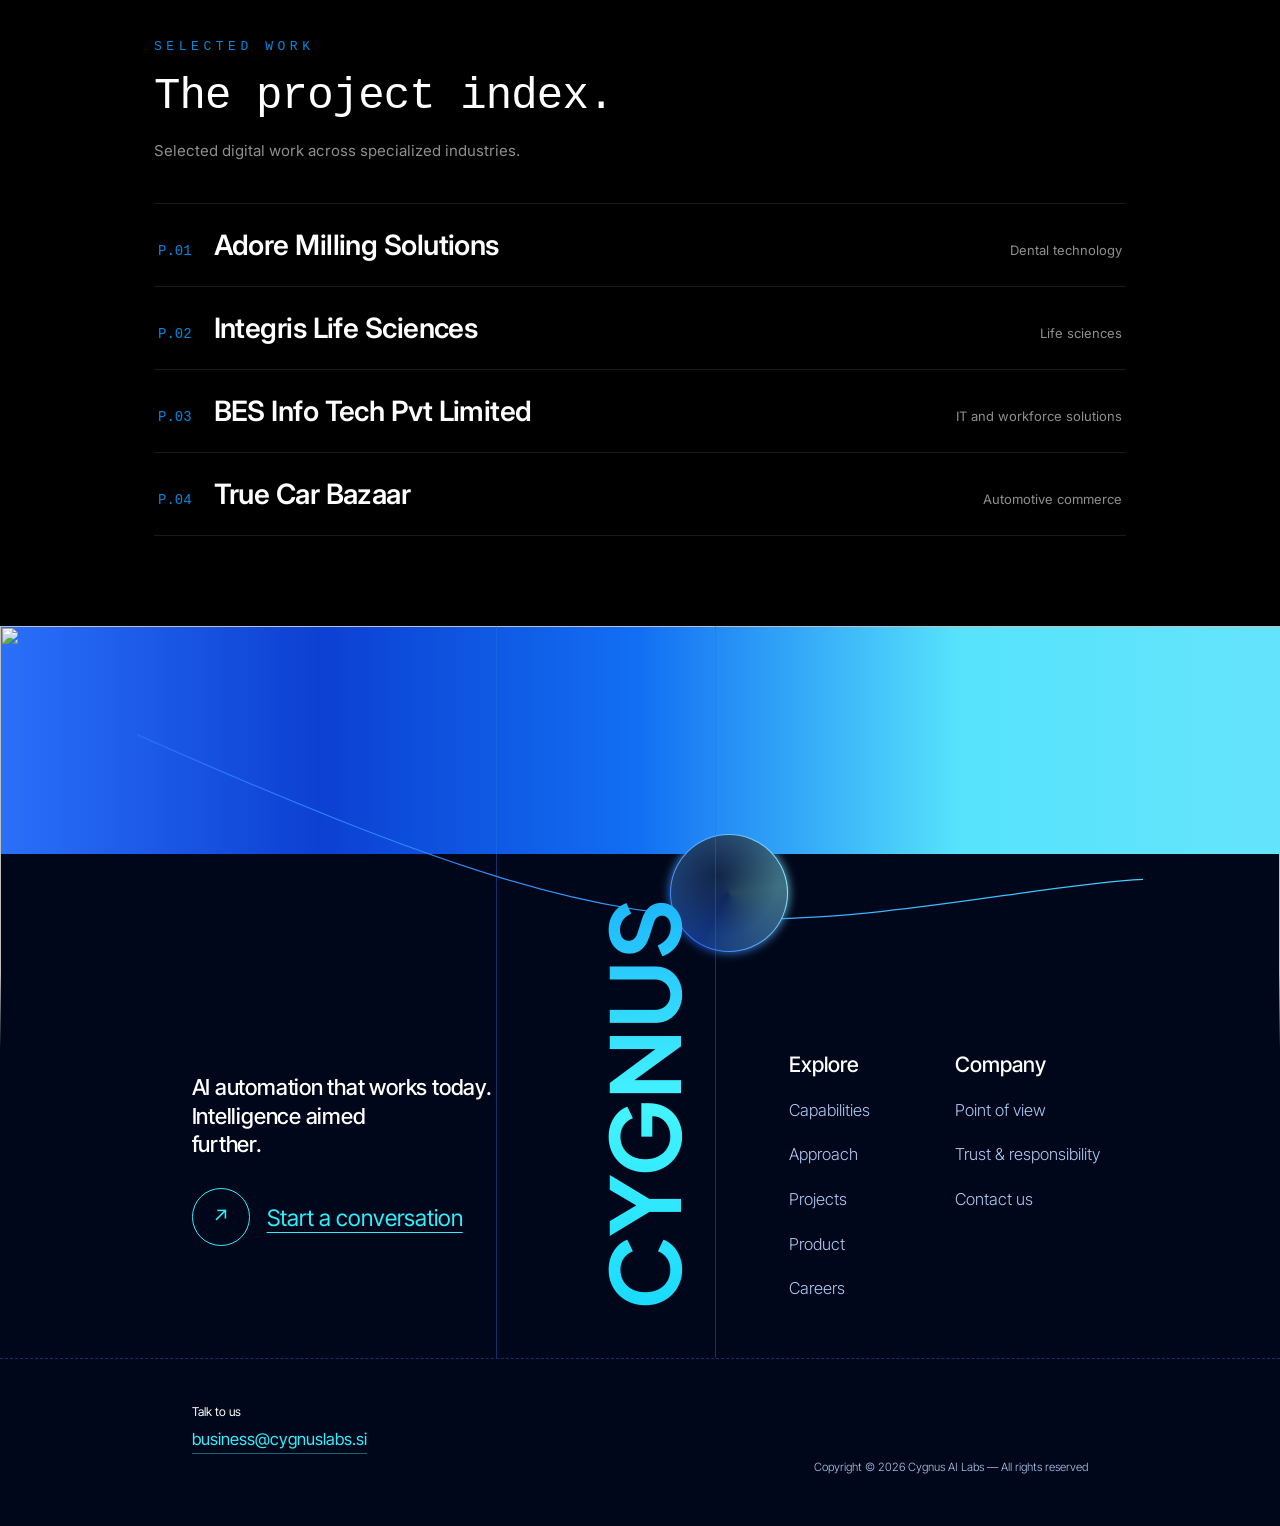
==== commit a1e80d5a: "Animation stares" ====
--- a/frontend/public/landing/index.html
+++ b/frontend/public/landing/index.html
@@ -431,7 +431,7 @@
       <span class="rt-label">Social</span>
       <span class="rt-social-links">
         <a class="rt-soc is-ph" href="#" data-profile="linkedin" aria-label="LinkedIn profile" title="LinkedIn"><i class="fa-brands fa-linkedin-in" aria-hidden="true"></i></a>
-        <a class="rt-soc is-ph" href="#" data-profile="instagram" aria-label="Instagram profile" title="Instagram"><i class="fa-brands fa-instagram" aria-hidden="true"></i></a>
+        <a class="rt-soc" href="https://www.instagram.com/cygnuslabs.si" target="_blank" rel="noopener noreferrer" data-profile="instagram" aria-label="Cygnus AI Labs on Instagram" title="Instagram"><i class="fa-brands fa-instagram" aria-hidden="true"></i></a>
         <a class="rt-soc is-ph" href="#" data-profile="x" aria-label="X / Twitter profile" title="X / Twitter"><i class="fa-brands fa-x-twitter" aria-hidden="true"></i></a>
       </span>
       <button class="rt-btn" type="button" id="rtSocialBtn" aria-expanded="false" aria-label="Social links" data-testid="rt-social-toggle"><i class="fa-solid fa-at" aria-hidden="true"></i></button>
